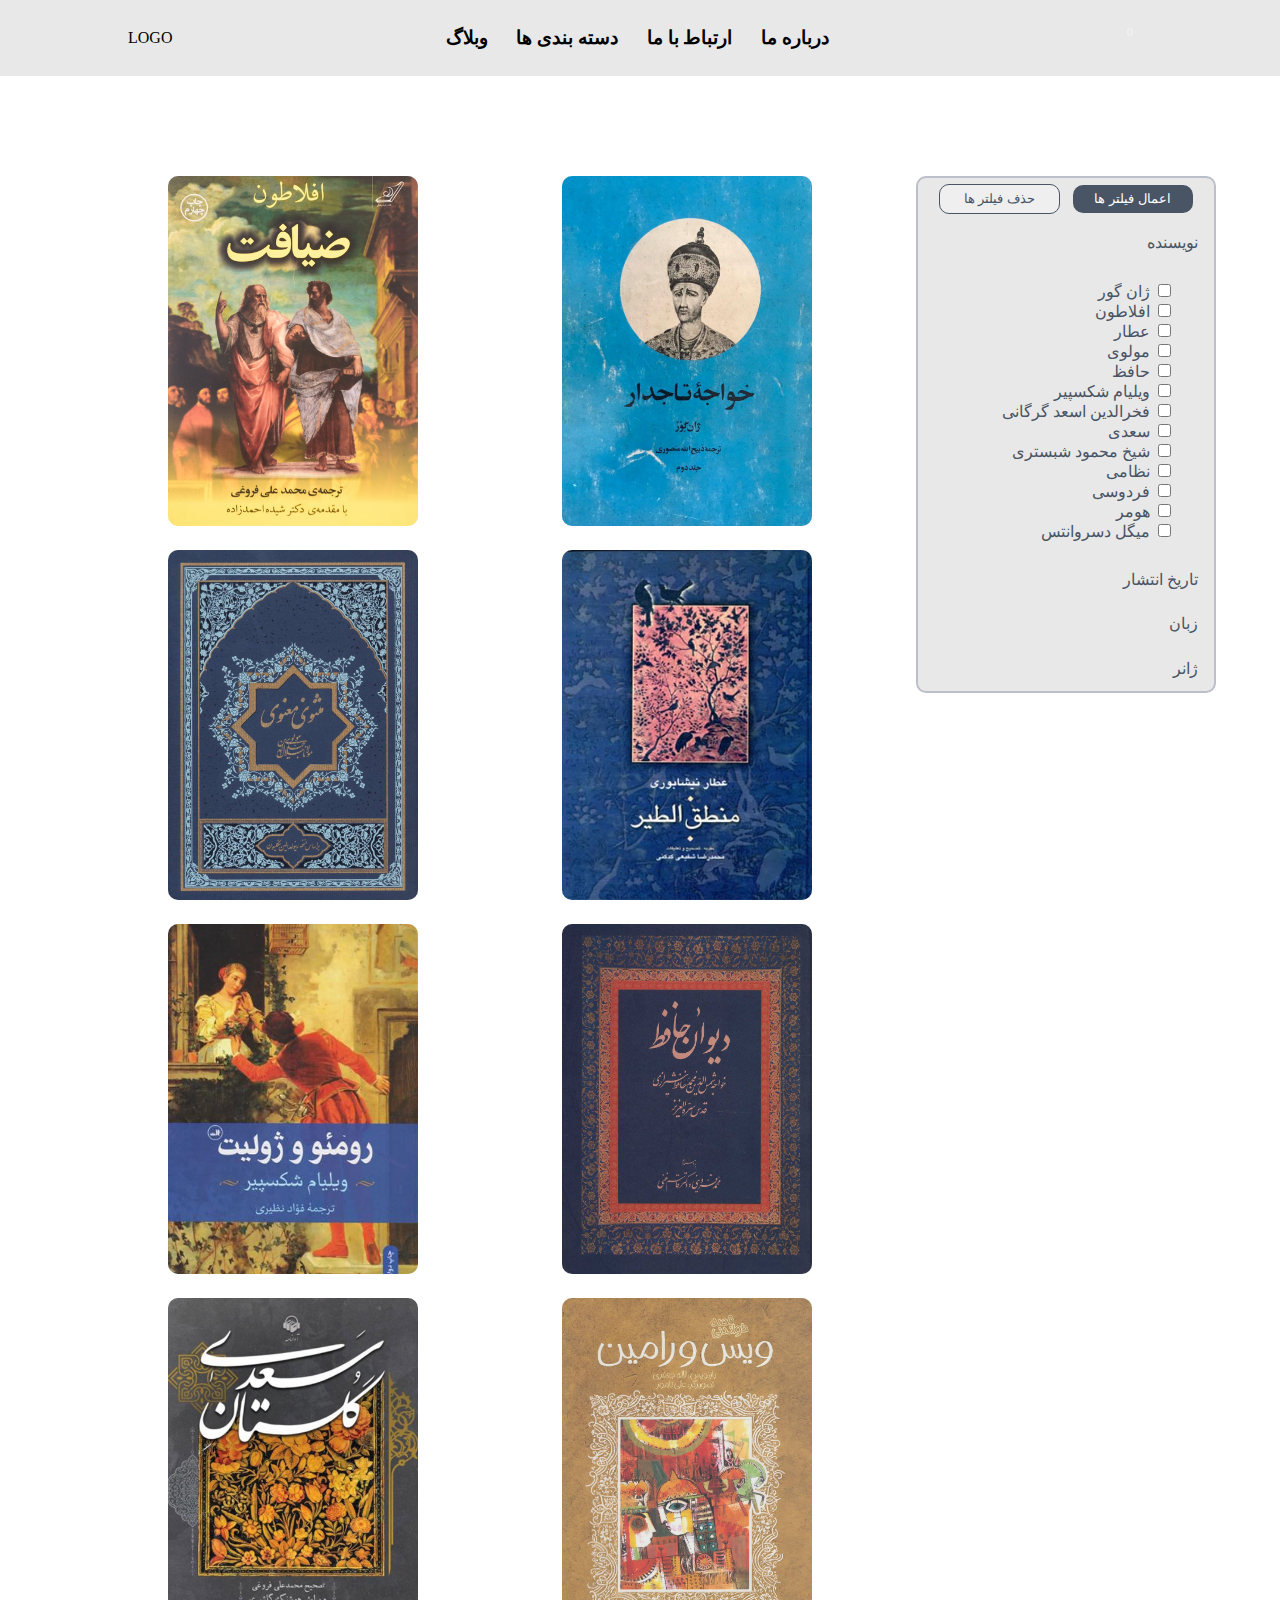
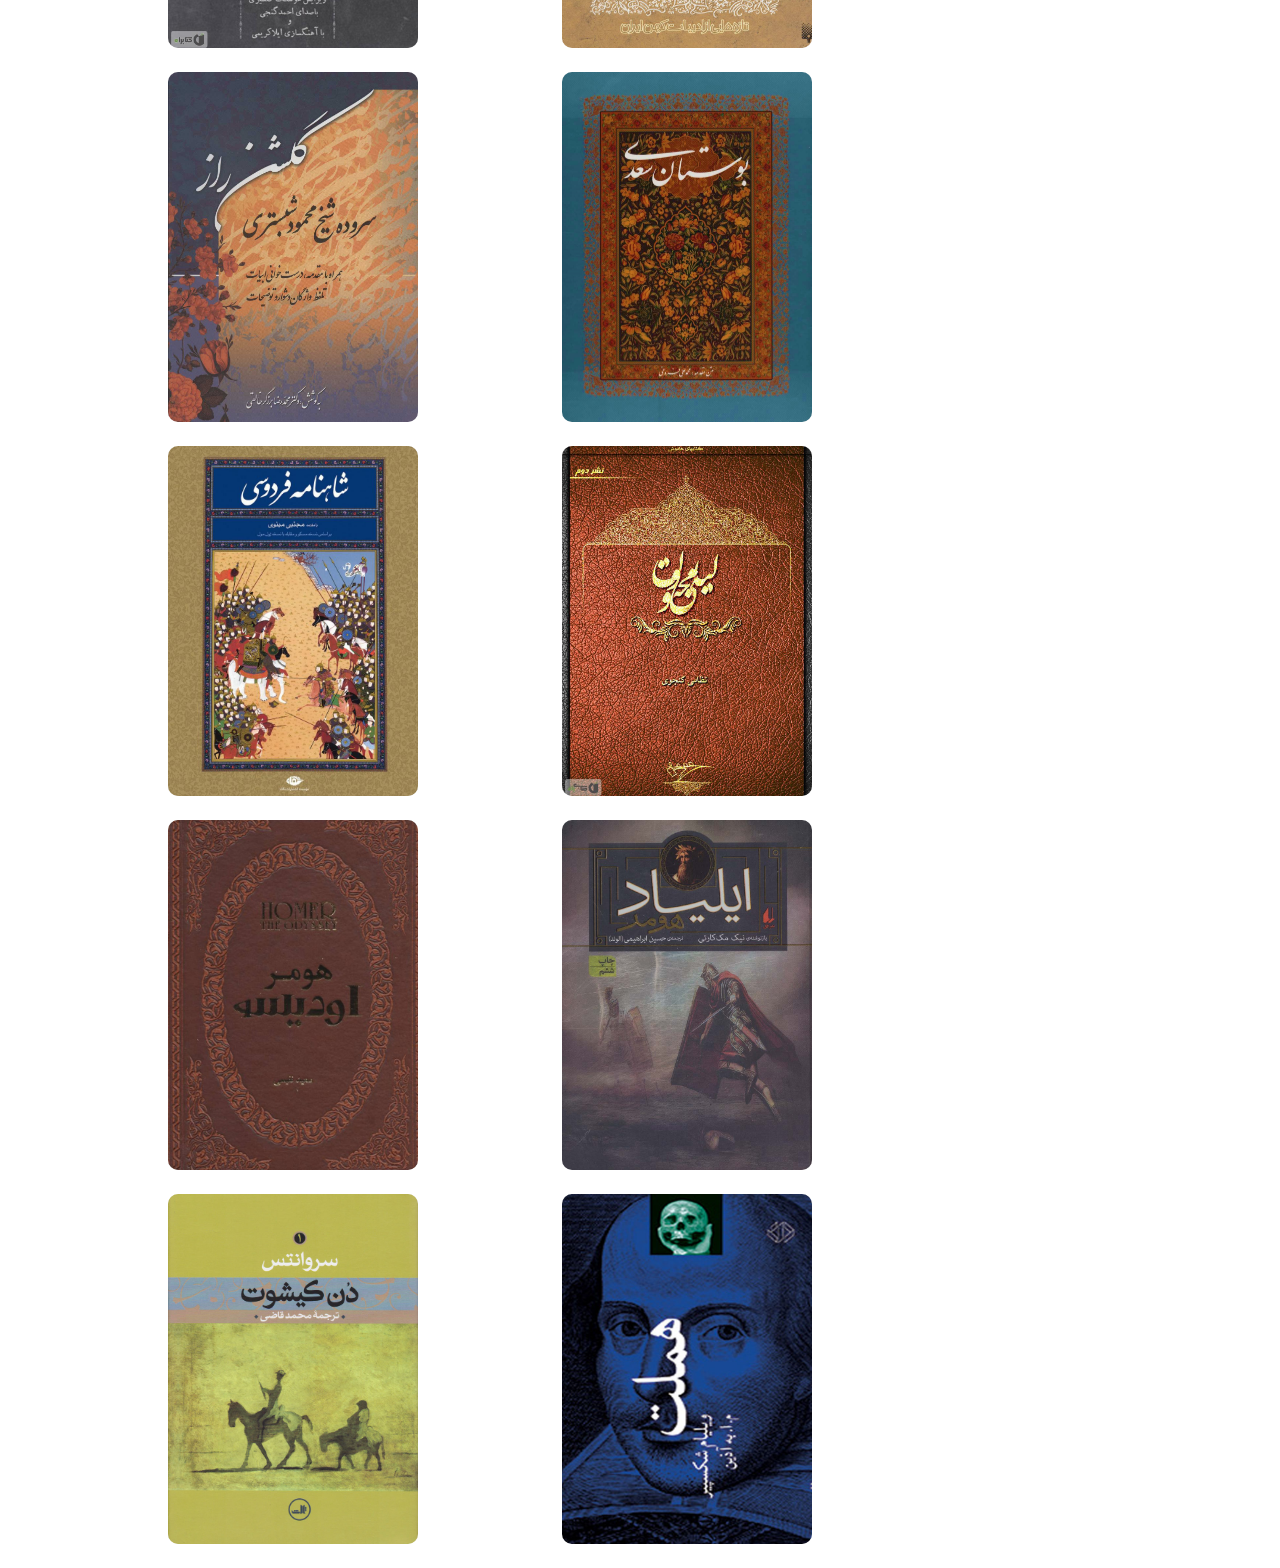
==== index.html @ fd7020d1 "library create repository" ====
<!DOCTYPE html>
<html lang="fa-IR" dir="rtl">

<head>
    <meta charset="UTF-8">
    <meta name="viewport" content="width=device-width, initial-scale=1.0">
    <title>Document</title>
    <script src="data.js"></script>
    <script src="init.js" defer></script>
    <script src="main.js" defer></script>
    <link rel="stylesheet" href="./assets/css/main.min.css">
    <link rel="stylesheet" href="https://cdnjs.cloudflare.com/ajax/libs/font-awesome/6.4.2/css/all.min.css"
        integrity="sha512-z3gLpd7yknf1YoNbCzqRKc4qyor8gaKU1qmn+CShxbuBusANI9QpRohGBreCFkKxLhei6S9CQXFEbbKuqLg0DA=="
        crossorigin="anonymous" referrerpolicy="no-referrer" />
</head>

<body>

    <header class="header">
        <a href="./cart.html" class="header__cart-container">
            <i id="cart" class="fa-solid fa-cart-shopping header__cart-container__cart"></i>
            <span id="cart-counter" class="header__cart-container__counter">0</span>
        </a>

        <div class="header__navbar">
            <h2 class="header__navbar__item">درباره ما</h2>
            <h2 class="header__navbar__item">ارتباط با ما</h2>
            <h2 class="header__navbar__item">دسته بندی ها</h2>
            <h2 class="header__navbar__item">وبلاگ</h2>
        </div>

        <div class="header__logo">LOGO</div>
    </header>



    <section id="container-main" class="container-main">
        <aside id="filters" class="filters">
            <div class="filters__buttons">
                <button id="apply-filters" class="filters__buttons--apply">اعمال فیلتر ها</button>
                <button id="clear-filters" class="filters__buttons--clear">حذف فیلتر ها</button>
            </div>
            <div class="filters__item">
                <span class="filters__item__title">نویسنده</span>
                <i class="fa-solid fa-chevron-down filters__item__arrow"></i>
            </div>
            <ul id="filters__list__author" class="filters__list">
            </ul>
            <div class="filters__item filters__item--hidden">
                <span class="filters__item__title">تاریخ انتشار</span>
                <i class="fa-solid fa-chevron-down filters__item__arrow"></i>
            </div>
            <input type="range" id="filters__list__date" class="filters__list">
            <div class="filters__item filters__item--hidden">
                <span class="filters__item__title">زبان</span>
                <i class="fa-solid fa-chevron-down filters__item__arrow"></i>
            </div>
            <ul id="filters__list__lang" class="filters__list "></ul>
            <div class="filters__item filters__item--hidden">
                <span class="filters__item__title">ژانر</span>
                <i class="fa-solid fa-chevron-down filters__item__arrow"></i>
            </div>
            <ul id="filters__list__genre" class="filters__list"></ul>
        </aside>


        <section id="products" class="products">
            <div class="product">
                <img src="./assets/image/1.jpg" alt="product image" class="product__image">
                <div class="product__desc">
                    <h2 class="product__desc__title">خواجه تاجدار</h2>
                    <div class="product__desc__details">
                        <h3 class="product__desc__details__item">
                            <span>اثر </span>
                            ژان گور
                        </h3>

                        <h3 class="product__desc__details__item">
                            2007
                        </h3>

                        <h3 class="product__desc__details__item">
                            <span>زبان:‌ </span>
                            فارسی
                        </h3>
                        <h3 class="product__desc__details__item">
                            <span>ژانر:‌ </span>
                            فلسفه
                        </h3>
                    </div>
                    <div class="product__desc__basket">
                        <i class="fa-solid fa-book-medical"></i>
                        <h4>اضافه به سبد خرید</h4>
                    </div>
                </div>
            </div>
        </section>
    </section>
</body>

</html>
---- assets/css/main.min.css ----
body{margin:0}a{display:inline-block;text-decoration:none;color:inherit}*{-webkit-box-sizing:border-box;box-sizing:border-box}h1,h2,h3,h4,h5,h6{margin:0}.header{width:100%;background-color:#e8e8e8;display:-webkit-box;display:-ms-flexbox;display:flex;-webkit-box-pack:justify;-ms-flex-pack:justify;justify-content:space-between;-webkit-box-align:center;-ms-flex-align:center;align-items:center;-webkit-box-orient:horizontal;-webkit-box-direction:normal;-ms-flex-direction:row;flex-direction:row;-ms-flex-wrap:nowrap;flex-wrap:nowrap;padding:.8rem 10%}.header__cart-container{position:relative;width:50px;height:50px}.header__cart-container__cart{font-size:2rem;position:absolute;top:50%;left:50%;-webkit-transform:translate(-50%, -50%);transform:translate(-50%, -50%)}.header__cart-container__counter{padding:.4rem;position:absolute;top:50%;left:50%;-webkit-transform:translate(-35%, -67%);transform:translate(-35%, -67%);color:#f4f4f2;font-size:.8rem}.header__navbar{display:-webkit-box;display:-ms-flexbox;display:flex;-webkit-box-pack:center;-ms-flex-pack:center;justify-content:center;-webkit-box-align:center;-ms-flex-align:center;align-items:center;-webkit-box-orient:horizontal;-webkit-box-direction:normal;-ms-flex-direction:row;flex-direction:row;-ms-flex-wrap:nowrap;flex-wrap:nowrap}.header__navbar__item{padding:.4rem .9rem;font-size:1.2rem}#container-main{width:90%;margin:0 auto;margin-top:100px;display:-webkit-box;display:-ms-flexbox;display:flex;-webkit-box-pack:center;-ms-flex-pack:center;justify-content:center;-webkit-box-align:start;-ms-flex-align:start;align-items:flex-start;position:relative}.filters{max-width:20%;min-width:300px;background-color:#e8e8e8;display:-webkit-box;display:-ms-flexbox;display:flex;-webkit-box-pack:start;-ms-flex-pack:start;justify-content:flex-start;-webkit-box-align:start;-ms-flex-align:start;align-items:flex-start;-webkit-box-orient:vertical;-webkit-box-direction:normal;-ms-flex-direction:column;flex-direction:column;-ms-flex-wrap:nowrap;flex-wrap:nowrap;border:2px solid #bbbfca;color:#495464;border-radius:10px;position:sticky;top:20px;right:0}.filters__buttons{display:-webkit-box;display:-ms-flexbox;display:flex;-webkit-box-pack:justify;-ms-flex-pack:justify;justify-content:space-between;-webkit-box-align:center;-ms-flex-align:center;align-items:center;-webkit-box-orient:horizontal;-webkit-box-direction:normal;-ms-flex-direction:row;flex-direction:row;-ms-flex-wrap:nowrap;flex-wrap:nowrap;width:90%;margin:auto}.filters__buttons--apply{background-color:#495464;color:#fff;width:50%;border:none;outline:none;margin:.4rem .4rem;padding:.4rem 1rem;border-radius:10px}.filters__buttons--clear{color:#495464;border:1px solid #495464;width:50%;margin:.4rem .4rem;border-radius:10px;outline:none;padding:.4rem 1rem}.filters__item{padding:.8rem 1rem;width:100%;display:-webkit-box;display:-ms-flexbox;display:flex;-webkit-box-pack:justify;-ms-flex-pack:justify;justify-content:space-between;-webkit-box-align:center;-ms-flex-align:center;align-items:center;-webkit-box-orient:horizontal;-webkit-box-direction:normal;-ms-flex-direction:row;flex-direction:row;-ms-flex-wrap:nowrap;flex-wrap:nowrap}.filters__item--hidden+.filters__list{display:none}.filters__item--hidden>i{-webkit-transform:rotate(90deg);transform:rotate(90deg);-webkit-transition:.5s;transition:.5s}.filters__list{-webkit-transition:.5s;transition:.5s}.filters__list>li{list-style-type:none}#products{width:100%;padding:0 2rem;display:-webkit-box;display:-ms-flexbox;display:flex;-ms-flex-pack:distribute;justify-content:space-around;-webkit-box-align:start;-ms-flex-align:start;align-items:flex-start;-webkit-box-orient:horizontal;-webkit-box-direction:normal;-ms-flex-direction:row;flex-direction:row;-ms-flex-wrap:wrap;flex-wrap:wrap}.product{width:100%;max-width:250px;height:350px;background-color:#e8e8e8;border-radius:10px;overflow:hidden;margin:0px .4rem;margin-bottom:1.5rem;position:relative}.product__image{width:100%;height:100%;-o-object-fit:cover;object-fit:cover;position:absolute;top:0;left:0}.product__desc{color:#f4f4f2;padding-top:1.5rem;background-color:rgba(50,50,50,.8);position:absolute;top:0;left:0;width:100%;height:100%;display:-webkit-box;display:-ms-flexbox;display:flex;-webkit-box-pack:justify;-ms-flex-pack:justify;justify-content:space-between;-webkit-box-align:center;-ms-flex-align:center;align-items:center;-webkit-box-orient:vertical;-webkit-box-direction:normal;-ms-flex-direction:column;flex-direction:column;-ms-flex-wrap:nowrap;flex-wrap:nowrap;-webkit-transition:.5s;transition:.5s;opacity:0}.product__desc__title{margin:.4rem .4rem}.product__desc__details{width:100%;display:-webkit-box;display:-ms-flexbox;display:flex;-webkit-box-pack:start;-ms-flex-pack:start;justify-content:flex-start;-webkit-box-align:center;-ms-flex-align:center;align-items:center;-webkit-box-orient:vertical;-webkit-box-direction:normal;-ms-flex-direction:column;flex-direction:column;-ms-flex-wrap:wrap;flex-wrap:wrap}.product__desc__details__item{font-size:.8rem;margin:.4rem .4rem;padding:.4rem .4rem;border:1px solid #bbbfca;border-radius:15% 15% 15% 15%/30% 30% 30% 30%}.product__desc__basket{width:100%;padding:.9rem 0;color:#495464;background-color:#ff0;display:-webkit-box;display:-ms-flexbox;display:flex;-webkit-box-pack:center;-ms-flex-pack:center;justify-content:center;-webkit-box-align:center;-ms-flex-align:center;align-items:center;-webkit-box-orient:horizontal;-webkit-box-direction:normal;-ms-flex-direction:row;flex-direction:row;-ms-flex-wrap:nowrap;flex-wrap:nowrap;cursor:pointer}.product__desc__basket>i{margin:0 .8rem}.product__desc:hover{-webkit-transition:.5s;transition:.5s;opacity:1}.cart-books{display:-webkit-box;display:-ms-flexbox;display:flex;-webkit-box-pack:start;-ms-flex-pack:start;justify-content:flex-start;-webkit-box-align:center;-ms-flex-align:center;align-items:center;-webkit-box-orient:vertical;-webkit-box-direction:normal;-ms-flex-direction:column;flex-direction:column;-ms-flex-wrap:nowrap;flex-wrap:nowrap;width:100%;max-width:800px;margin:2rem auto}.cart-books__item{width:100%;padding:.9rem;background-color:#e8e8e8;position:relative;margin-bottom:2rem;border-radius:10px;display:-webkit-box;display:-ms-flexbox;display:flex;-webkit-box-pack:start;-ms-flex-pack:start;justify-content:flex-start;-webkit-box-align:stretch;-ms-flex-align:stretch;align-items:stretch;-webkit-box-orient:horizontal;-webkit-box-direction:normal;-ms-flex-direction:row;flex-direction:row;-ms-flex-wrap:nowrap;flex-wrap:nowrap}.cart-books__item__image{width:20%;margin-left:2rem}.cart-books__item__desc{display:-webkit-box;display:-ms-flexbox;display:flex;-ms-flex-pack:distribute;justify-content:space-around;-webkit-box-align:start;-ms-flex-align:start;align-items:flex-start;-webkit-box-orient:vertical;-webkit-box-direction:normal;-ms-flex-direction:column;flex-direction:column;-ms-flex-wrap:nowrap;flex-wrap:nowrap}.cart-books__item__desc__item:not(:first-child){color:#495464;font-size:1rem}.cart-books__item__remove{position:absolute;top:0;right:0;color:#fff;background-color:red;padding:.8rem;border-radius:50%;-webkit-transition:.5s;transition:.5s;-webkit-transform:translate(50%, -50%);transform:translate(50%, -50%)}.cart-books__item__remove:hover{-webkit-transition:.5s;transition:.5s;-webkit-transform:translate(50%, -50%) scale(1.2);transform:translate(50%, -50%) scale(1.2);cursor:pointer}/*# sourceMappingURL=main.min.css.map */
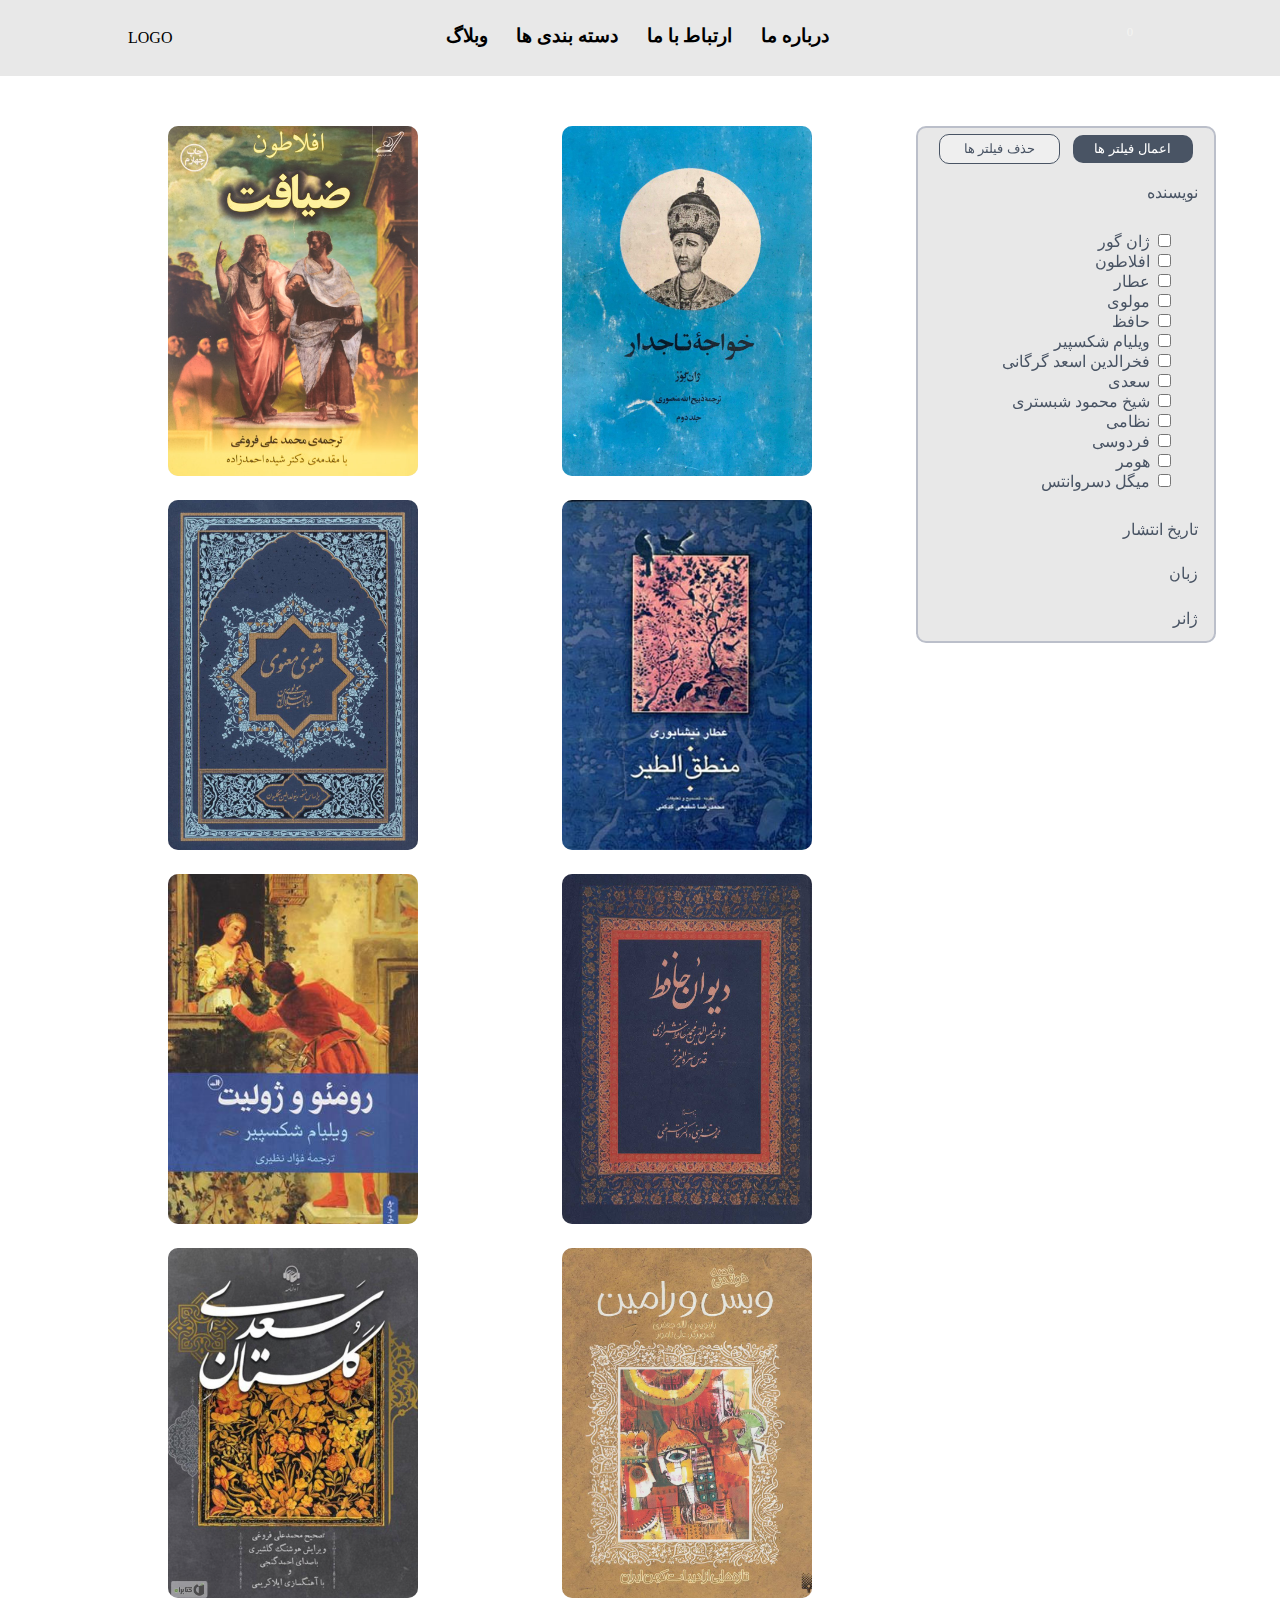
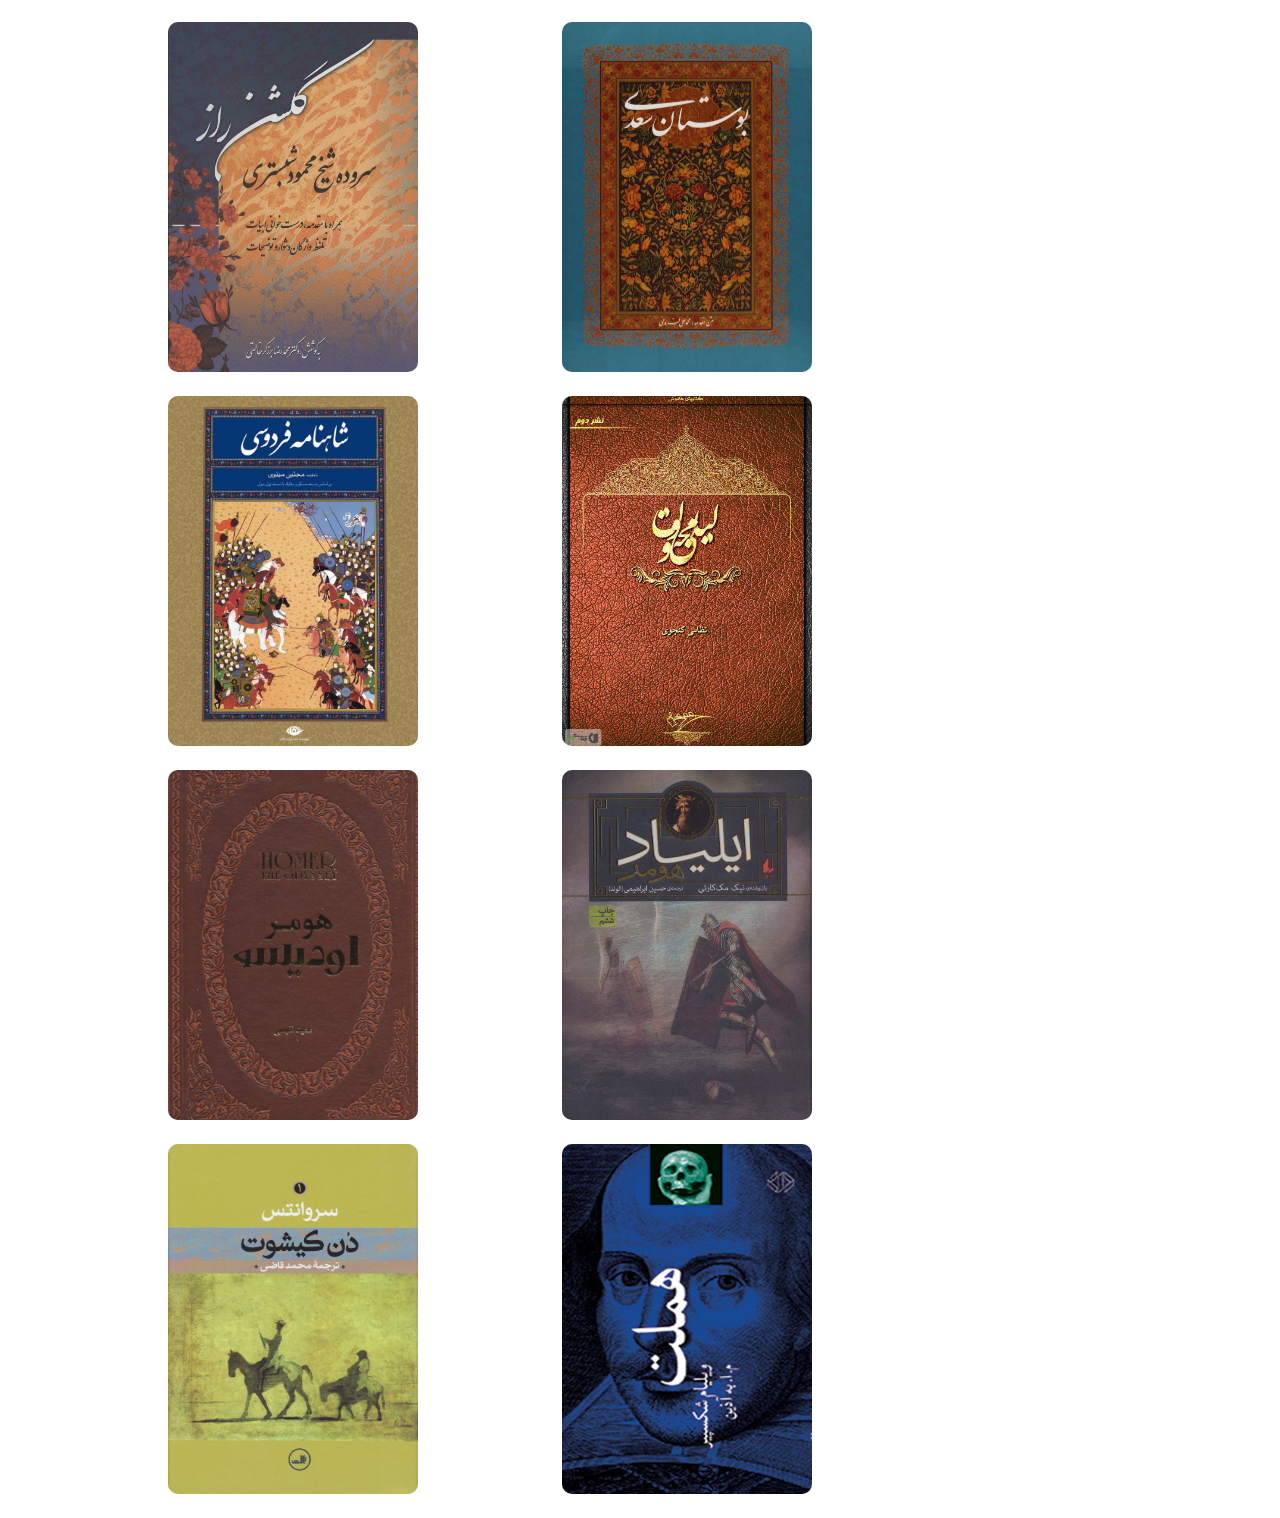
==== commit dff94b14: "responsive filters" ====
--- a/index.html
+++ b/index.html
@@ -23,20 +23,32 @@
         </a>
 
         <div class="header__navbar">
-            <h2 class="header__navbar__item">درباره ما</h2>
-            <h2 class="header__navbar__item">ارتباط با ما</h2>
-            <h2 class="header__navbar__item">دسته بندی ها</h2>
-            <h2 class="header__navbar__item">وبلاگ</h2>
+            <h2 class="header__navbar__item">درباره ما
+                <div class="header__navbar__item__underline"></div>
+            </h2>
+            <h2 class="header__navbar__item">ارتباط با ما
+                <div class="header__navbar__item__underline"></div>
+            </h2>
+            <h2 class="header__navbar__item">دسته بندی ها
+                <div class="header__navbar__item__underline"></div>
+            </h2>
+            <h2 class="header__navbar__item">وبلاگ
+                <div class="header__navbar__item__underline"></div>
+            </h2>
         </div>
 
         <div class="header__logo">LOGO</div>
+
+        <i class="fa-solid fa-bars header__menu"></i>
     </header>
 
-
+    <i id="filter-icon" class="fa-solid fa-filter filter-icon"></i>
 
     <section id="container-main" class="container-main">
+        
         <aside id="filters" class="filters">
             <div class="filters__buttons">
+                <i class="fa-solid fa-xmark filters__buttons--close"></i>
                 <button id="apply-filters" class="filters__buttons--apply">اعمال فیلتر ها</button>
                 <button id="clear-filters" class="filters__buttons--clear">حذف فیلتر ها</button>
             </div>
--- a/assets/css/main.min.css
+++ b/assets/css/main.min.css
@@ -1 +1 @@
-body{margin:0}a{display:inline-block;text-decoration:none;color:inherit}*{-webkit-box-sizing:border-box;box-sizing:border-box}h1,h2,h3,h4,h5,h6{margin:0}.header{width:100%;background-color:#e8e8e8;display:-webkit-box;display:-ms-flexbox;display:flex;-webkit-box-pack:justify;-ms-flex-pack:justify;justify-content:space-between;-webkit-box-align:center;-ms-flex-align:center;align-items:center;-webkit-box-orient:horizontal;-webkit-box-direction:normal;-ms-flex-direction:row;flex-direction:row;-ms-flex-wrap:nowrap;flex-wrap:nowrap;padding:.8rem 10%}.header__cart-container{position:relative;width:50px;height:50px}.header__cart-container__cart{font-size:2rem;position:absolute;top:50%;left:50%;-webkit-transform:translate(-50%, -50%);transform:translate(-50%, -50%)}.header__cart-container__counter{padding:.4rem;position:absolute;top:50%;left:50%;-webkit-transform:translate(-35%, -67%);transform:translate(-35%, -67%);color:#f4f4f2;font-size:.8rem}.header__navbar{display:-webkit-box;display:-ms-flexbox;display:flex;-webkit-box-pack:center;-ms-flex-pack:center;justify-content:center;-webkit-box-align:center;-ms-flex-align:center;align-items:center;-webkit-box-orient:horizontal;-webkit-box-direction:normal;-ms-flex-direction:row;flex-direction:row;-ms-flex-wrap:nowrap;flex-wrap:nowrap}.header__navbar__item{padding:.4rem .9rem;font-size:1.2rem}#container-main{width:90%;margin:0 auto;margin-top:100px;display:-webkit-box;display:-ms-flexbox;display:flex;-webkit-box-pack:center;-ms-flex-pack:center;justify-content:center;-webkit-box-align:start;-ms-flex-align:start;align-items:flex-start;position:relative}.filters{max-width:20%;min-width:300px;background-color:#e8e8e8;display:-webkit-box;display:-ms-flexbox;display:flex;-webkit-box-pack:start;-ms-flex-pack:start;justify-content:flex-start;-webkit-box-align:start;-ms-flex-align:start;align-items:flex-start;-webkit-box-orient:vertical;-webkit-box-direction:normal;-ms-flex-direction:column;flex-direction:column;-ms-flex-wrap:nowrap;flex-wrap:nowrap;border:2px solid #bbbfca;color:#495464;border-radius:10px;position:sticky;top:20px;right:0}.filters__buttons{display:-webkit-box;display:-ms-flexbox;display:flex;-webkit-box-pack:justify;-ms-flex-pack:justify;justify-content:space-between;-webkit-box-align:center;-ms-flex-align:center;align-items:center;-webkit-box-orient:horizontal;-webkit-box-direction:normal;-ms-flex-direction:row;flex-direction:row;-ms-flex-wrap:nowrap;flex-wrap:nowrap;width:90%;margin:auto}.filters__buttons--apply{background-color:#495464;color:#fff;width:50%;border:none;outline:none;margin:.4rem .4rem;padding:.4rem 1rem;border-radius:10px}.filters__buttons--clear{color:#495464;border:1px solid #495464;width:50%;margin:.4rem .4rem;border-radius:10px;outline:none;padding:.4rem 1rem}.filters__item{padding:.8rem 1rem;width:100%;display:-webkit-box;display:-ms-flexbox;display:flex;-webkit-box-pack:justify;-ms-flex-pack:justify;justify-content:space-between;-webkit-box-align:center;-ms-flex-align:center;align-items:center;-webkit-box-orient:horizontal;-webkit-box-direction:normal;-ms-flex-direction:row;flex-direction:row;-ms-flex-wrap:nowrap;flex-wrap:nowrap}.filters__item--hidden+.filters__list{display:none}.filters__item--hidden>i{-webkit-transform:rotate(90deg);transform:rotate(90deg);-webkit-transition:.5s;transition:.5s}.filters__list{-webkit-transition:.5s;transition:.5s}.filters__list>li{list-style-type:none}#products{width:100%;padding:0 2rem;display:-webkit-box;display:-ms-flexbox;display:flex;-ms-flex-pack:distribute;justify-content:space-around;-webkit-box-align:start;-ms-flex-align:start;align-items:flex-start;-webkit-box-orient:horizontal;-webkit-box-direction:normal;-ms-flex-direction:row;flex-direction:row;-ms-flex-wrap:wrap;flex-wrap:wrap}.product{width:100%;max-width:250px;height:350px;background-color:#e8e8e8;border-radius:10px;overflow:hidden;margin:0px .4rem;margin-bottom:1.5rem;position:relative}.product__image{width:100%;height:100%;-o-object-fit:cover;object-fit:cover;position:absolute;top:0;left:0}.product__desc{color:#f4f4f2;padding-top:1.5rem;background-color:rgba(50,50,50,.8);position:absolute;top:0;left:0;width:100%;height:100%;display:-webkit-box;display:-ms-flexbox;display:flex;-webkit-box-pack:justify;-ms-flex-pack:justify;justify-content:space-between;-webkit-box-align:center;-ms-flex-align:center;align-items:center;-webkit-box-orient:vertical;-webkit-box-direction:normal;-ms-flex-direction:column;flex-direction:column;-ms-flex-wrap:nowrap;flex-wrap:nowrap;-webkit-transition:.5s;transition:.5s;opacity:0}.product__desc__title{margin:.4rem .4rem}.product__desc__details{width:100%;display:-webkit-box;display:-ms-flexbox;display:flex;-webkit-box-pack:start;-ms-flex-pack:start;justify-content:flex-start;-webkit-box-align:center;-ms-flex-align:center;align-items:center;-webkit-box-orient:vertical;-webkit-box-direction:normal;-ms-flex-direction:column;flex-direction:column;-ms-flex-wrap:wrap;flex-wrap:wrap}.product__desc__details__item{font-size:.8rem;margin:.4rem .4rem;padding:.4rem .4rem;border:1px solid #bbbfca;border-radius:15% 15% 15% 15%/30% 30% 30% 30%}.product__desc__basket{width:100%;padding:.9rem 0;color:#495464;background-color:#ff0;display:-webkit-box;display:-ms-flexbox;display:flex;-webkit-box-pack:center;-ms-flex-pack:center;justify-content:center;-webkit-box-align:center;-ms-flex-align:center;align-items:center;-webkit-box-orient:horizontal;-webkit-box-direction:normal;-ms-flex-direction:row;flex-direction:row;-ms-flex-wrap:nowrap;flex-wrap:nowrap;cursor:pointer}.product__desc__basket>i{margin:0 .8rem}.product__desc:hover{-webkit-transition:.5s;transition:.5s;opacity:1}.cart-books{display:-webkit-box;display:-ms-flexbox;display:flex;-webkit-box-pack:start;-ms-flex-pack:start;justify-content:flex-start;-webkit-box-align:center;-ms-flex-align:center;align-items:center;-webkit-box-orient:vertical;-webkit-box-direction:normal;-ms-flex-direction:column;flex-direction:column;-ms-flex-wrap:nowrap;flex-wrap:nowrap;width:100%;max-width:800px;margin:2rem auto}.cart-books__item{width:100%;padding:.9rem;background-color:#e8e8e8;position:relative;margin-bottom:2rem;border-radius:10px;display:-webkit-box;display:-ms-flexbox;display:flex;-webkit-box-pack:start;-ms-flex-pack:start;justify-content:flex-start;-webkit-box-align:stretch;-ms-flex-align:stretch;align-items:stretch;-webkit-box-orient:horizontal;-webkit-box-direction:normal;-ms-flex-direction:row;flex-direction:row;-ms-flex-wrap:nowrap;flex-wrap:nowrap}.cart-books__item__image{width:20%;margin-left:2rem}.cart-books__item__desc{display:-webkit-box;display:-ms-flexbox;display:flex;-ms-flex-pack:distribute;justify-content:space-around;-webkit-box-align:start;-ms-flex-align:start;align-items:flex-start;-webkit-box-orient:vertical;-webkit-box-direction:normal;-ms-flex-direction:column;flex-direction:column;-ms-flex-wrap:nowrap;flex-wrap:nowrap}.cart-books__item__desc__item:not(:first-child){color:#495464;font-size:1rem}.cart-books__item__remove{position:absolute;top:0;right:0;color:#fff;background-color:red;padding:.8rem;border-radius:50%;-webkit-transition:.5s;transition:.5s;-webkit-transform:translate(50%, -50%);transform:translate(50%, -50%)}.cart-books__item__remove:hover{-webkit-transition:.5s;transition:.5s;-webkit-transform:translate(50%, -50%) scale(1.2);transform:translate(50%, -50%) scale(1.2);cursor:pointer}/*# sourceMappingURL=main.min.css.map */+body{margin:0}a{display:inline-block;text-decoration:none;color:inherit}*{-webkit-box-sizing:border-box;box-sizing:border-box}h1,h2,h3,h4,h5,h6{margin:0}.header{width:100%;background-color:#e8e8e8;display:-webkit-box;display:-ms-flexbox;display:flex;-webkit-box-pack:justify;-ms-flex-pack:justify;justify-content:space-between;-webkit-box-align:center;-ms-flex-align:center;align-items:center;-webkit-box-orient:horizontal;-webkit-box-direction:normal;-ms-flex-direction:row;flex-direction:row;-ms-flex-wrap:nowrap;flex-wrap:nowrap;padding:.8rem 10%}.header__cart-container{position:relative;width:50px;height:50px}.header__cart-container__cart{font-size:2rem;position:absolute;top:50%;left:50%;-webkit-transform:translate(-50%, -50%);transform:translate(-50%, -50%)}.header__cart-container__counter{padding:.4rem;position:absolute;top:50%;left:50%;-webkit-transform:translate(-35%, -67%);transform:translate(-35%, -67%);color:#f4f4f2;font-size:.8rem}.header__navbar{display:none}@media(min-width: 768px){.header__navbar{display:-webkit-box;display:-ms-flexbox;display:flex;-webkit-box-pack:center;-ms-flex-pack:center;justify-content:center;-webkit-box-align:center;-ms-flex-align:center;align-items:center;-webkit-box-orient:horizontal;-webkit-box-direction:normal;-ms-flex-direction:row;flex-direction:row;-ms-flex-wrap:nowrap;flex-wrap:nowrap}}.header__navbar__item{padding:.4rem .9rem;font-size:1.2rem;cursor:default}.header__navbar__item__underline{width:0;height:4px;background-color:#495464;border-radius:4px;-webkit-transition:.5s;transition:.5s}.header__navbar__item:hover .header__navbar__item__underline{width:100%;-webkit-transition:.5s;transition:.5s}@media(min-width: 768px){.header__menu{display:none !important}}#container-main{width:90%;margin:0 auto;margin-top:50px;display:-webkit-box;display:-ms-flexbox;display:flex;-webkit-box-pack:center;-ms-flex-pack:center;justify-content:center;-webkit-box-align:start;-ms-flex-align:start;align-items:flex-start;position:relative}.filter-icon{padding:1rem;margin-top:1rem;margin-right:10%}@media(min-width: 768px){.filter-icon{display:none !important}}.filters{max-width:20%;min-width:300px;max-height:70vh;background-color:#e8e8e8;border:2px solid #bbbfca;color:#495464;border-radius:10px;position:absolute;z-index:10;top:-40px;right:0;overflow-y:auto;display:none}@media(min-width: 768px){.filters{display:-webkit-box;display:-ms-flexbox;display:flex;-webkit-box-pack:start;-ms-flex-pack:start;justify-content:flex-start;-webkit-box-align:start;-ms-flex-align:start;align-items:flex-start;-webkit-box-orient:vertical;-webkit-box-direction:normal;-ms-flex-direction:column;flex-direction:column;-ms-flex-wrap:nowrap;flex-wrap:nowrap;position:sticky;top:0;height:auto;max-height:70vh}}.filters__buttons{display:-webkit-box;display:-ms-flexbox;display:flex;-webkit-box-pack:justify;-ms-flex-pack:justify;justify-content:space-between;-webkit-box-align:center;-ms-flex-align:center;align-items:center;-webkit-box-orient:horizontal;-webkit-box-direction:normal;-ms-flex-direction:row;flex-direction:row;-ms-flex-wrap:nowrap;flex-wrap:nowrap;width:90%;margin:auto}.filters__buttons--apply{background-color:#495464;color:#fff;width:50%;border:none;outline:none;margin:.4rem .4rem;padding:.4rem 1rem;border-radius:10px}.filters__buttons--clear{color:#495464;border:1px solid #495464;width:50%;margin:.4rem .4rem;border-radius:10px;outline:none;padding:.4rem 1rem}.filters__buttons--close{padding:.8rem}@media(min-width: 768px){.filters__buttons--close{display:none !important}}.filters__item{padding:.8rem 1rem;width:100%;display:-webkit-box;display:-ms-flexbox;display:flex;-webkit-box-pack:justify;-ms-flex-pack:justify;justify-content:space-between;-webkit-box-align:center;-ms-flex-align:center;align-items:center;-webkit-box-orient:horizontal;-webkit-box-direction:normal;-ms-flex-direction:row;flex-direction:row;-ms-flex-wrap:nowrap;flex-wrap:nowrap}.filters__item--hidden+.filters__list{display:none}.filters__item--hidden>i{-webkit-transform:rotate(90deg);transform:rotate(90deg);-webkit-transition:.5s;transition:.5s}.filters__list{-webkit-transition:.5s;transition:.5s}.filters__list>li{list-style-type:none}#products{width:100%;padding:0 2rem;display:-webkit-box;display:-ms-flexbox;display:flex;-ms-flex-pack:distribute;justify-content:space-around;-webkit-box-align:start;-ms-flex-align:start;align-items:flex-start;-webkit-box-orient:horizontal;-webkit-box-direction:normal;-ms-flex-direction:row;flex-direction:row;-ms-flex-wrap:wrap;flex-wrap:wrap}.product{width:100%;max-width:250px;height:350px;background-color:#e8e8e8;border-radius:10px;overflow:hidden;margin:0px .4rem;margin-bottom:1.5rem;position:relative}.product__image{width:100%;height:100%;-o-object-fit:cover;object-fit:cover;position:absolute;top:0;left:0}.product__desc{color:#f4f4f2;padding-top:1.5rem;background-color:rgba(50,50,50,.8);position:absolute;top:0;left:0;width:100%;height:100%;display:-webkit-box;display:-ms-flexbox;display:flex;-webkit-box-pack:justify;-ms-flex-pack:justify;justify-content:space-between;-webkit-box-align:center;-ms-flex-align:center;align-items:center;-webkit-box-orient:vertical;-webkit-box-direction:normal;-ms-flex-direction:column;flex-direction:column;-ms-flex-wrap:nowrap;flex-wrap:nowrap;-webkit-transition:.5s;transition:.5s;opacity:0}.product__desc__title{margin:.4rem .4rem}.product__desc__details{width:100%;display:-webkit-box;display:-ms-flexbox;display:flex;-webkit-box-pack:start;-ms-flex-pack:start;justify-content:flex-start;-webkit-box-align:center;-ms-flex-align:center;align-items:center;-webkit-box-orient:vertical;-webkit-box-direction:normal;-ms-flex-direction:column;flex-direction:column;-ms-flex-wrap:wrap;flex-wrap:wrap}.product__desc__details__item{font-size:.8rem;margin:.4rem .4rem;padding:.4rem .4rem;border:1px solid #bbbfca;border-radius:15% 15% 15% 15%/30% 30% 30% 30%}.product__desc__basket{width:100%;padding:.9rem 0;color:#495464;background-color:#ff0;display:-webkit-box;display:-ms-flexbox;display:flex;-webkit-box-pack:center;-ms-flex-pack:center;justify-content:center;-webkit-box-align:center;-ms-flex-align:center;align-items:center;-webkit-box-orient:horizontal;-webkit-box-direction:normal;-ms-flex-direction:row;flex-direction:row;-ms-flex-wrap:nowrap;flex-wrap:nowrap;cursor:pointer}.product__desc__basket>i{margin:0 .8rem}.product__desc:hover{-webkit-transition:.5s;transition:.5s;opacity:1}.cart-books{display:-webkit-box;display:-ms-flexbox;display:flex;-webkit-box-pack:start;-ms-flex-pack:start;justify-content:flex-start;-webkit-box-align:center;-ms-flex-align:center;align-items:center;-webkit-box-orient:vertical;-webkit-box-direction:normal;-ms-flex-direction:column;flex-direction:column;-ms-flex-wrap:nowrap;flex-wrap:nowrap;width:100%;max-width:800px;margin:2rem auto}.cart-books__item{width:100%;padding:.9rem;background-color:#e8e8e8;position:relative;margin-bottom:2rem;border-radius:10px;display:-webkit-box;display:-ms-flexbox;display:flex;-webkit-box-pack:start;-ms-flex-pack:start;justify-content:flex-start;-webkit-box-align:stretch;-ms-flex-align:stretch;align-items:stretch;-webkit-box-orient:horizontal;-webkit-box-direction:normal;-ms-flex-direction:row;flex-direction:row;-ms-flex-wrap:nowrap;flex-wrap:nowrap}.cart-books__item__image{width:20%;margin-left:2rem}.cart-books__item__desc{display:-webkit-box;display:-ms-flexbox;display:flex;-ms-flex-pack:distribute;justify-content:space-around;-webkit-box-align:start;-ms-flex-align:start;align-items:flex-start;-webkit-box-orient:vertical;-webkit-box-direction:normal;-ms-flex-direction:column;flex-direction:column;-ms-flex-wrap:nowrap;flex-wrap:nowrap}.cart-books__item__desc__item:not(:first-child){color:#495464;font-size:1rem}.cart-books__item__remove{position:absolute;top:0;right:0;color:#fff;background-color:red;padding:.8rem;border-radius:50%;-webkit-transition:.5s;transition:.5s;-webkit-transform:translate(50%, -50%);transform:translate(50%, -50%)}.cart-books__item__remove:hover{-webkit-transition:.5s;transition:.5s;-webkit-transform:translate(50%, -50%) scale(1.2);transform:translate(50%, -50%) scale(1.2);cursor:pointer}/*# sourceMappingURL=main.min.css.map */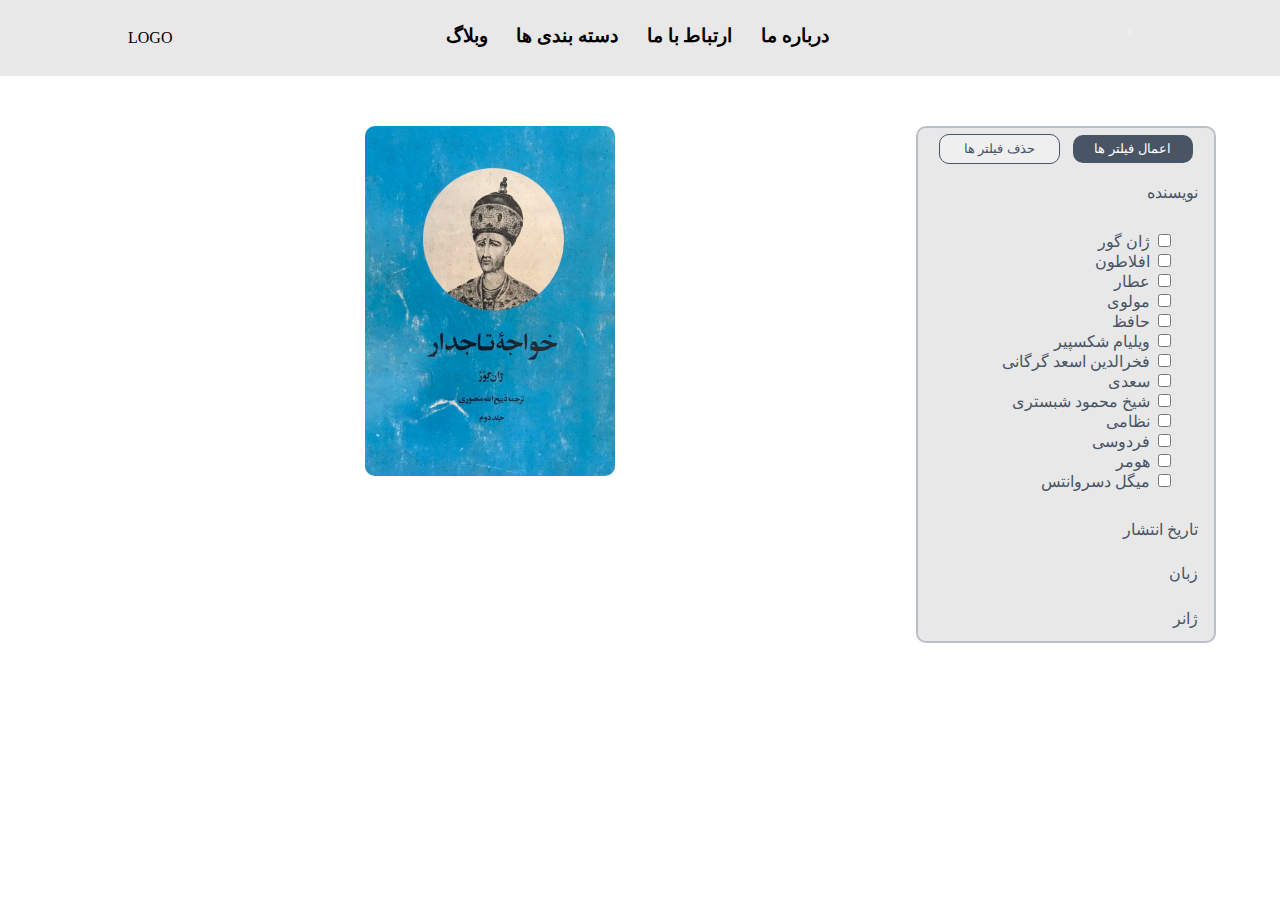
==== commit 5e333af0: "reder cart(should handle location change)" ====
--- a/index.html
+++ b/index.html
@@ -17,10 +17,10 @@
 <body>
 
     <header class="header">
-        <a href="./cart.html" class="header__cart-container">
+        <div class="header__cart-container">
             <i id="cart" class="fa-solid fa-cart-shopping header__cart-container__cart"></i>
             <span id="cart-counter" class="header__cart-container__counter">0</span>
-        </a>
+        </div>
 
         <div class="header__navbar">
             <h2 class="header__navbar__item">درباره ما
@@ -76,7 +76,7 @@
         </aside>
 
 
-        <section id="products" class="products">
+        <section id="root" class="products">
             <div class="product">
                 <img src="./assets/image/1.jpg" alt="product image" class="product__image">
                 <div class="product__desc">
--- a/assets/css/main.min.css
+++ b/assets/css/main.min.css
@@ -1 +1 @@
-body{margin:0}a{display:inline-block;text-decoration:none;color:inherit}*{-webkit-box-sizing:border-box;box-sizing:border-box}h1,h2,h3,h4,h5,h6{margin:0}.header{width:100%;background-color:#e8e8e8;display:-webkit-box;display:-ms-flexbox;display:flex;-webkit-box-pack:justify;-ms-flex-pack:justify;justify-content:space-between;-webkit-box-align:center;-ms-flex-align:center;align-items:center;-webkit-box-orient:horizontal;-webkit-box-direction:normal;-ms-flex-direction:row;flex-direction:row;-ms-flex-wrap:nowrap;flex-wrap:nowrap;padding:.8rem 10%}.header__cart-container{position:relative;width:50px;height:50px}.header__cart-container__cart{font-size:2rem;position:absolute;top:50%;left:50%;-webkit-transform:translate(-50%, -50%);transform:translate(-50%, -50%)}.header__cart-container__counter{padding:.4rem;position:absolute;top:50%;left:50%;-webkit-transform:translate(-35%, -67%);transform:translate(-35%, -67%);color:#f4f4f2;font-size:.8rem}.header__navbar{display:none}@media(min-width: 768px){.header__navbar{display:-webkit-box;display:-ms-flexbox;display:flex;-webkit-box-pack:center;-ms-flex-pack:center;justify-content:center;-webkit-box-align:center;-ms-flex-align:center;align-items:center;-webkit-box-orient:horizontal;-webkit-box-direction:normal;-ms-flex-direction:row;flex-direction:row;-ms-flex-wrap:nowrap;flex-wrap:nowrap}}.header__navbar__item{padding:.4rem .9rem;font-size:1.2rem;cursor:default}.header__navbar__item__underline{width:0;height:4px;background-color:#495464;border-radius:4px;-webkit-transition:.5s;transition:.5s}.header__navbar__item:hover .header__navbar__item__underline{width:100%;-webkit-transition:.5s;transition:.5s}@media(min-width: 768px){.header__menu{display:none !important}}#container-main{width:90%;margin:0 auto;margin-top:50px;display:-webkit-box;display:-ms-flexbox;display:flex;-webkit-box-pack:center;-ms-flex-pack:center;justify-content:center;-webkit-box-align:start;-ms-flex-align:start;align-items:flex-start;position:relative}.filter-icon{padding:1rem;margin-top:1rem;margin-right:10%}@media(min-width: 768px){.filter-icon{display:none !important}}.filters{max-width:20%;min-width:300px;max-height:70vh;background-color:#e8e8e8;border:2px solid #bbbfca;color:#495464;border-radius:10px;position:absolute;z-index:10;top:-40px;right:0;overflow-y:auto;display:none}@media(min-width: 768px){.filters{display:-webkit-box;display:-ms-flexbox;display:flex;-webkit-box-pack:start;-ms-flex-pack:start;justify-content:flex-start;-webkit-box-align:start;-ms-flex-align:start;align-items:flex-start;-webkit-box-orient:vertical;-webkit-box-direction:normal;-ms-flex-direction:column;flex-direction:column;-ms-flex-wrap:nowrap;flex-wrap:nowrap;position:sticky;top:0;height:auto;max-height:70vh}}.filters__buttons{display:-webkit-box;display:-ms-flexbox;display:flex;-webkit-box-pack:justify;-ms-flex-pack:justify;justify-content:space-between;-webkit-box-align:center;-ms-flex-align:center;align-items:center;-webkit-box-orient:horizontal;-webkit-box-direction:normal;-ms-flex-direction:row;flex-direction:row;-ms-flex-wrap:nowrap;flex-wrap:nowrap;width:90%;margin:auto}.filters__buttons--apply{background-color:#495464;color:#fff;width:50%;border:none;outline:none;margin:.4rem .4rem;padding:.4rem 1rem;border-radius:10px}.filters__buttons--clear{color:#495464;border:1px solid #495464;width:50%;margin:.4rem .4rem;border-radius:10px;outline:none;padding:.4rem 1rem}.filters__buttons--close{padding:.8rem}@media(min-width: 768px){.filters__buttons--close{display:none !important}}.filters__item{padding:.8rem 1rem;width:100%;display:-webkit-box;display:-ms-flexbox;display:flex;-webkit-box-pack:justify;-ms-flex-pack:justify;justify-content:space-between;-webkit-box-align:center;-ms-flex-align:center;align-items:center;-webkit-box-orient:horizontal;-webkit-box-direction:normal;-ms-flex-direction:row;flex-direction:row;-ms-flex-wrap:nowrap;flex-wrap:nowrap}.filters__item--hidden+.filters__list{display:none}.filters__item--hidden>i{-webkit-transform:rotate(90deg);transform:rotate(90deg);-webkit-transition:.5s;transition:.5s}.filters__list{-webkit-transition:.5s;transition:.5s}.filters__list>li{list-style-type:none}#products{width:100%;padding:0 2rem;display:-webkit-box;display:-ms-flexbox;display:flex;-ms-flex-pack:distribute;justify-content:space-around;-webkit-box-align:start;-ms-flex-align:start;align-items:flex-start;-webkit-box-orient:horizontal;-webkit-box-direction:normal;-ms-flex-direction:row;flex-direction:row;-ms-flex-wrap:wrap;flex-wrap:wrap}.product{width:100%;max-width:250px;height:350px;background-color:#e8e8e8;border-radius:10px;overflow:hidden;margin:0px .4rem;margin-bottom:1.5rem;position:relative}.product__image{width:100%;height:100%;-o-object-fit:cover;object-fit:cover;position:absolute;top:0;left:0}.product__desc{color:#f4f4f2;padding-top:1.5rem;background-color:rgba(50,50,50,.8);position:absolute;top:0;left:0;width:100%;height:100%;display:-webkit-box;display:-ms-flexbox;display:flex;-webkit-box-pack:justify;-ms-flex-pack:justify;justify-content:space-between;-webkit-box-align:center;-ms-flex-align:center;align-items:center;-webkit-box-orient:vertical;-webkit-box-direction:normal;-ms-flex-direction:column;flex-direction:column;-ms-flex-wrap:nowrap;flex-wrap:nowrap;-webkit-transition:.5s;transition:.5s;opacity:0}.product__desc__title{margin:.4rem .4rem}.product__desc__details{width:100%;display:-webkit-box;display:-ms-flexbox;display:flex;-webkit-box-pack:start;-ms-flex-pack:start;justify-content:flex-start;-webkit-box-align:center;-ms-flex-align:center;align-items:center;-webkit-box-orient:vertical;-webkit-box-direction:normal;-ms-flex-direction:column;flex-direction:column;-ms-flex-wrap:wrap;flex-wrap:wrap}.product__desc__details__item{font-size:.8rem;margin:.4rem .4rem;padding:.4rem .4rem;border:1px solid #bbbfca;border-radius:15% 15% 15% 15%/30% 30% 30% 30%}.product__desc__basket{width:100%;padding:.9rem 0;color:#495464;background-color:#ff0;display:-webkit-box;display:-ms-flexbox;display:flex;-webkit-box-pack:center;-ms-flex-pack:center;justify-content:center;-webkit-box-align:center;-ms-flex-align:center;align-items:center;-webkit-box-orient:horizontal;-webkit-box-direction:normal;-ms-flex-direction:row;flex-direction:row;-ms-flex-wrap:nowrap;flex-wrap:nowrap;cursor:pointer}.product__desc__basket>i{margin:0 .8rem}.product__desc:hover{-webkit-transition:.5s;transition:.5s;opacity:1}.cart-books{display:-webkit-box;display:-ms-flexbox;display:flex;-webkit-box-pack:start;-ms-flex-pack:start;justify-content:flex-start;-webkit-box-align:center;-ms-flex-align:center;align-items:center;-webkit-box-orient:vertical;-webkit-box-direction:normal;-ms-flex-direction:column;flex-direction:column;-ms-flex-wrap:nowrap;flex-wrap:nowrap;width:100%;max-width:800px;margin:2rem auto}.cart-books__item{width:100%;padding:.9rem;background-color:#e8e8e8;position:relative;margin-bottom:2rem;border-radius:10px;display:-webkit-box;display:-ms-flexbox;display:flex;-webkit-box-pack:start;-ms-flex-pack:start;justify-content:flex-start;-webkit-box-align:stretch;-ms-flex-align:stretch;align-items:stretch;-webkit-box-orient:horizontal;-webkit-box-direction:normal;-ms-flex-direction:row;flex-direction:row;-ms-flex-wrap:nowrap;flex-wrap:nowrap}.cart-books__item__image{width:20%;margin-left:2rem}.cart-books__item__desc{display:-webkit-box;display:-ms-flexbox;display:flex;-ms-flex-pack:distribute;justify-content:space-around;-webkit-box-align:start;-ms-flex-align:start;align-items:flex-start;-webkit-box-orient:vertical;-webkit-box-direction:normal;-ms-flex-direction:column;flex-direction:column;-ms-flex-wrap:nowrap;flex-wrap:nowrap}.cart-books__item__desc__item:not(:first-child){color:#495464;font-size:1rem}.cart-books__item__remove{position:absolute;top:0;right:0;color:#fff;background-color:red;padding:.8rem;border-radius:50%;-webkit-transition:.5s;transition:.5s;-webkit-transform:translate(50%, -50%);transform:translate(50%, -50%)}.cart-books__item__remove:hover{-webkit-transition:.5s;transition:.5s;-webkit-transform:translate(50%, -50%) scale(1.2);transform:translate(50%, -50%) scale(1.2);cursor:pointer}/*# sourceMappingURL=main.min.css.map */+body{margin:0}a{display:inline-block;text-decoration:none;color:inherit}*{-webkit-box-sizing:border-box;box-sizing:border-box}h1,h2,h3,h4,h5,h6{margin:0}.header{width:100%;background-color:#e8e8e8;display:-webkit-box;display:-ms-flexbox;display:flex;-webkit-box-pack:justify;-ms-flex-pack:justify;justify-content:space-between;-webkit-box-align:center;-ms-flex-align:center;align-items:center;-webkit-box-orient:horizontal;-webkit-box-direction:normal;-ms-flex-direction:row;flex-direction:row;-ms-flex-wrap:nowrap;flex-wrap:nowrap;padding:.8rem 10%}.header__cart-container{position:relative;width:50px;height:50px;cursor:pointer}.header__cart-container__cart{font-size:2rem;position:absolute;top:50%;left:50%;-webkit-transform:translate(-50%, -50%);transform:translate(-50%, -50%)}.header__cart-container__counter{padding:.4rem;position:absolute;top:50%;left:50%;-webkit-transform:translate(-35%, -67%);transform:translate(-35%, -67%);color:#f4f4f2;font-size:.8rem}.header__navbar{display:none}@media(min-width: 768px){.header__navbar{display:-webkit-box;display:-ms-flexbox;display:flex;-webkit-box-pack:center;-ms-flex-pack:center;justify-content:center;-webkit-box-align:center;-ms-flex-align:center;align-items:center;-webkit-box-orient:horizontal;-webkit-box-direction:normal;-ms-flex-direction:row;flex-direction:row;-ms-flex-wrap:nowrap;flex-wrap:nowrap}}.header__navbar__item{padding:.4rem .9rem;font-size:1.2rem;cursor:default}.header__navbar__item__underline{width:0;height:4px;background-color:#495464;border-radius:4px;-webkit-transition:.5s;transition:.5s}.header__navbar__item:hover .header__navbar__item__underline{width:100%;-webkit-transition:.5s;transition:.5s}@media(min-width: 768px){.header__menu{display:none !important}}#container-main{width:90%;margin:0 auto;margin-top:50px;display:-webkit-box;display:-ms-flexbox;display:flex;-webkit-box-pack:center;-ms-flex-pack:center;justify-content:center;-webkit-box-align:start;-ms-flex-align:start;align-items:flex-start;position:relative}.filter-icon{padding:1rem;margin-top:1rem;margin-right:10%}@media(min-width: 768px){.filter-icon{display:none !important}}.filters{max-width:20%;min-width:300px;max-height:70vh;background-color:#e8e8e8;border:2px solid #bbbfca;color:#495464;border-radius:10px;position:absolute;z-index:10;top:-40px;right:0;overflow-y:auto;display:none}@media(min-width: 768px){.filters{display:-webkit-box;display:-ms-flexbox;display:flex;-webkit-box-pack:start;-ms-flex-pack:start;justify-content:flex-start;-webkit-box-align:start;-ms-flex-align:start;align-items:flex-start;-webkit-box-orient:vertical;-webkit-box-direction:normal;-ms-flex-direction:column;flex-direction:column;-ms-flex-wrap:nowrap;flex-wrap:nowrap;position:sticky;top:0;height:auto;max-height:70vh}}.filters__buttons{display:-webkit-box;display:-ms-flexbox;display:flex;-webkit-box-pack:justify;-ms-flex-pack:justify;justify-content:space-between;-webkit-box-align:center;-ms-flex-align:center;align-items:center;-webkit-box-orient:horizontal;-webkit-box-direction:normal;-ms-flex-direction:row;flex-direction:row;-ms-flex-wrap:nowrap;flex-wrap:nowrap;width:90%;margin:auto}.filters__buttons--apply{background-color:#495464;color:#fff;width:50%;border:none;outline:none;margin:.4rem .4rem;padding:.4rem 1rem;border-radius:10px}.filters__buttons--clear{color:#495464;border:1px solid #495464;width:50%;margin:.4rem .4rem;border-radius:10px;outline:none;padding:.4rem 1rem}.filters__buttons--close{padding:.8rem}@media(min-width: 768px){.filters__buttons--close{display:none !important}}.filters__item{padding:.8rem 1rem;width:100%;display:-webkit-box;display:-ms-flexbox;display:flex;-webkit-box-pack:justify;-ms-flex-pack:justify;justify-content:space-between;-webkit-box-align:center;-ms-flex-align:center;align-items:center;-webkit-box-orient:horizontal;-webkit-box-direction:normal;-ms-flex-direction:row;flex-direction:row;-ms-flex-wrap:nowrap;flex-wrap:nowrap}.filters__item--hidden+.filters__list{display:none}.filters__item--hidden>i{-webkit-transform:rotate(90deg);transform:rotate(90deg);-webkit-transition:.5s;transition:.5s}.filters__list{-webkit-transition:.5s;transition:.5s}.filters__list>li{list-style-type:none}#root{width:100%;padding:0 2rem;display:-webkit-box;display:-ms-flexbox;display:flex;-ms-flex-pack:distribute;justify-content:space-around;-webkit-box-align:start;-ms-flex-align:start;align-items:flex-start;-webkit-box-orient:horizontal;-webkit-box-direction:normal;-ms-flex-direction:row;flex-direction:row;-ms-flex-wrap:wrap;flex-wrap:wrap}.product{width:100%;max-width:250px;height:350px;background-color:#e8e8e8;border-radius:10px;overflow:hidden;margin:0px .4rem;margin-bottom:1.5rem;position:relative}.product__image{width:100%;height:100%;-o-object-fit:cover;object-fit:cover;position:absolute;top:0;left:0}.product__desc{color:#f4f4f2;padding-top:1.5rem;background-color:rgba(50,50,50,.8);position:absolute;top:0;left:0;width:100%;height:100%;display:-webkit-box;display:-ms-flexbox;display:flex;-webkit-box-pack:justify;-ms-flex-pack:justify;justify-content:space-between;-webkit-box-align:center;-ms-flex-align:center;align-items:center;-webkit-box-orient:vertical;-webkit-box-direction:normal;-ms-flex-direction:column;flex-direction:column;-ms-flex-wrap:nowrap;flex-wrap:nowrap;-webkit-transition:.5s;transition:.5s;opacity:0}.product__desc__title{margin:.4rem .4rem}.product__desc__details{width:100%;display:-webkit-box;display:-ms-flexbox;display:flex;-webkit-box-pack:start;-ms-flex-pack:start;justify-content:flex-start;-webkit-box-align:center;-ms-flex-align:center;align-items:center;-webkit-box-orient:vertical;-webkit-box-direction:normal;-ms-flex-direction:column;flex-direction:column;-ms-flex-wrap:wrap;flex-wrap:wrap}.product__desc__details__item{font-size:.8rem;margin:.4rem .4rem;padding:.4rem .4rem;border:1px solid #bbbfca;border-radius:15% 15% 15% 15%/30% 30% 30% 30%}.product__desc__basket{width:100%;padding:.9rem 0;color:#495464;background-color:#ff0;display:-webkit-box;display:-ms-flexbox;display:flex;-webkit-box-pack:center;-ms-flex-pack:center;justify-content:center;-webkit-box-align:center;-ms-flex-align:center;align-items:center;-webkit-box-orient:horizontal;-webkit-box-direction:normal;-ms-flex-direction:row;flex-direction:row;-ms-flex-wrap:nowrap;flex-wrap:nowrap;cursor:pointer}.product__desc__basket>i{margin:0 .8rem}.product__desc:hover{-webkit-transition:.5s;transition:.5s;opacity:1}.cart-books{display:-webkit-box;display:-ms-flexbox;display:flex;-webkit-box-pack:start;-ms-flex-pack:start;justify-content:flex-start;-webkit-box-align:center;-ms-flex-align:center;align-items:center;-webkit-box-orient:vertical;-webkit-box-direction:normal;-ms-flex-direction:column;flex-direction:column;-ms-flex-wrap:nowrap;flex-wrap:nowrap;width:100%;max-width:800px;margin:2rem auto}.cart-books__item{width:100%;padding:.9rem;background-color:#e8e8e8;position:relative;margin-bottom:2rem;border-radius:10px;display:-webkit-box;display:-ms-flexbox;display:flex;-webkit-box-pack:start;-ms-flex-pack:start;justify-content:flex-start;-webkit-box-align:stretch;-ms-flex-align:stretch;align-items:stretch;-webkit-box-orient:horizontal;-webkit-box-direction:normal;-ms-flex-direction:row;flex-direction:row;-ms-flex-wrap:nowrap;flex-wrap:nowrap}.cart-books__item__image{width:20%;margin-left:2rem}.cart-books__item__desc{display:-webkit-box;display:-ms-flexbox;display:flex;-ms-flex-pack:distribute;justify-content:space-around;-webkit-box-align:start;-ms-flex-align:start;align-items:flex-start;-webkit-box-orient:vertical;-webkit-box-direction:normal;-ms-flex-direction:column;flex-direction:column;-ms-flex-wrap:nowrap;flex-wrap:nowrap}.cart-books__item__desc__item:not(:first-child){color:#495464;font-size:1rem}.cart-books__item__remove{position:absolute;top:0;right:0;color:#fff;background-color:red;padding:.8rem;border-radius:50%;-webkit-transition:.5s;transition:.5s;-webkit-transform:translate(50%, -50%);transform:translate(50%, -50%)}.cart-books__item__remove:hover{-webkit-transition:.5s;transition:.5s;-webkit-transform:translate(50%, -50%) scale(1.2);transform:translate(50%, -50%) scale(1.2);cursor:pointer}/*# sourceMappingURL=main.min.css.map */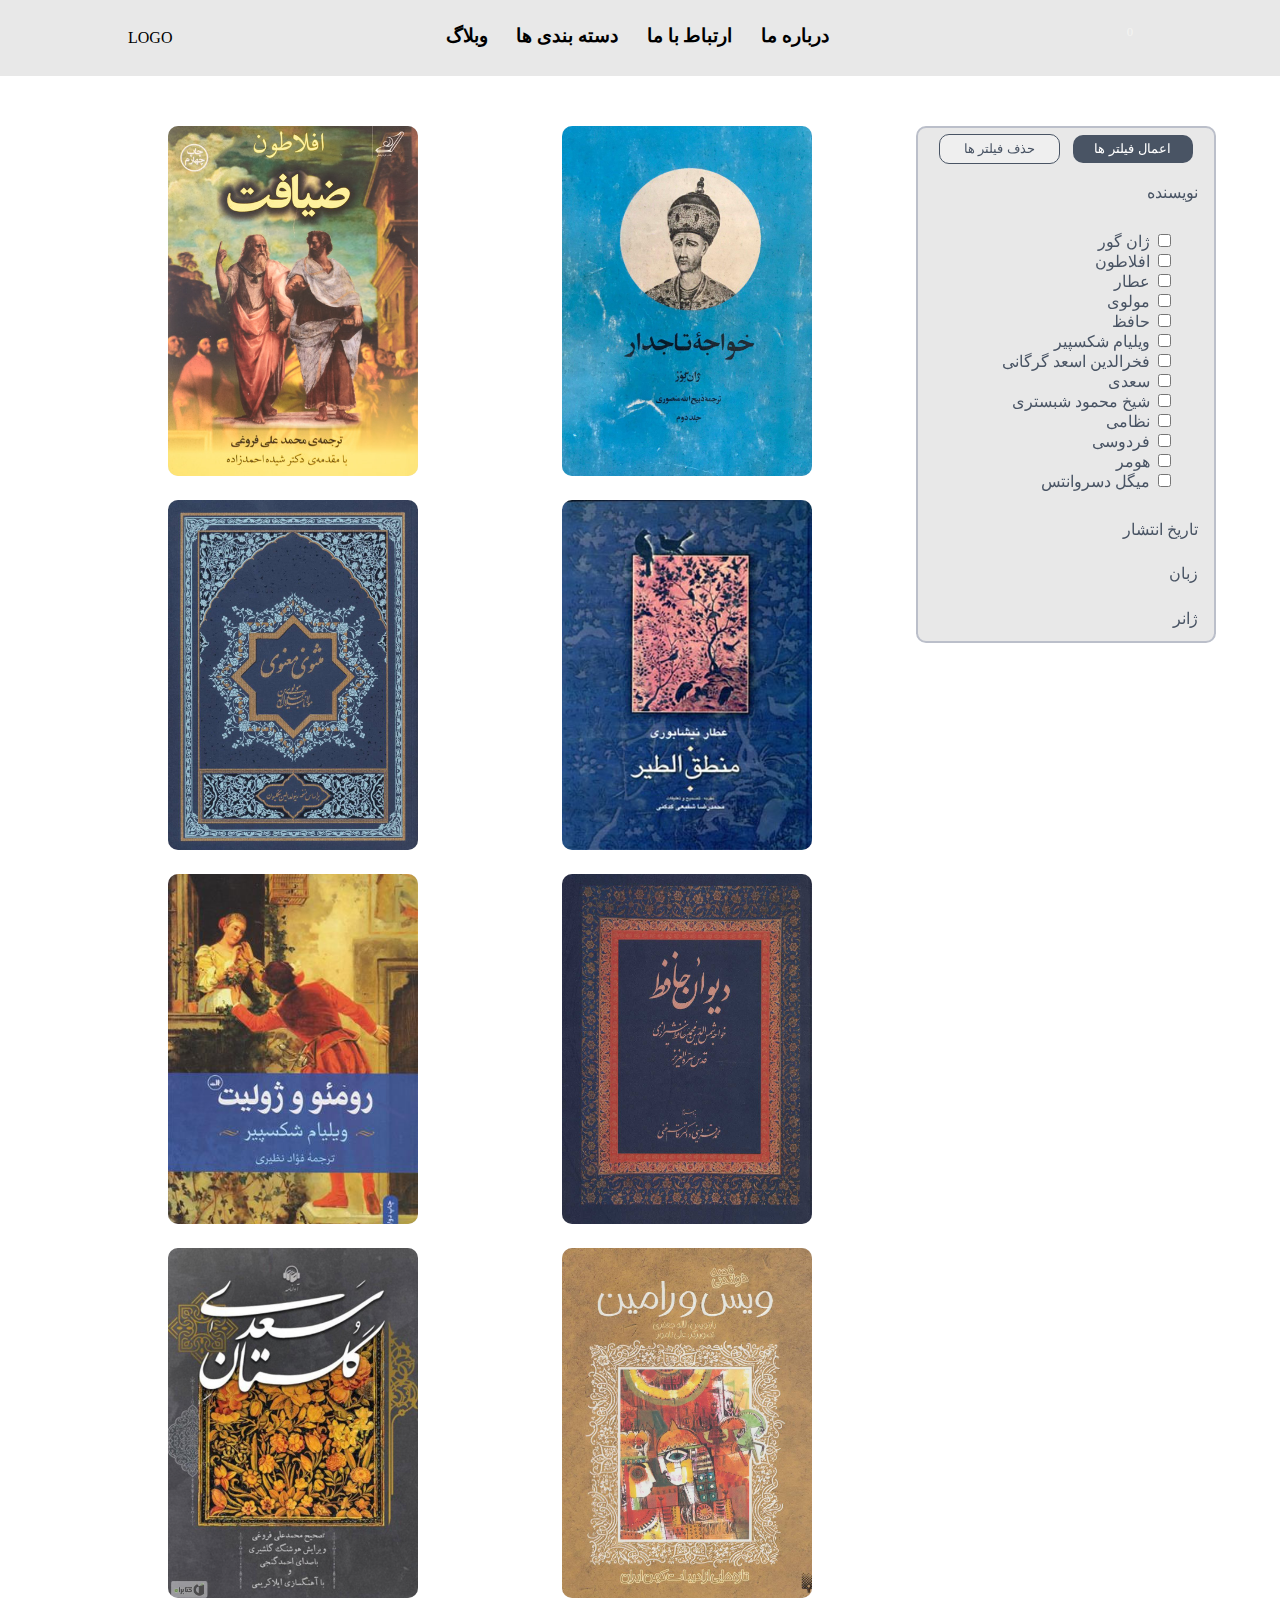
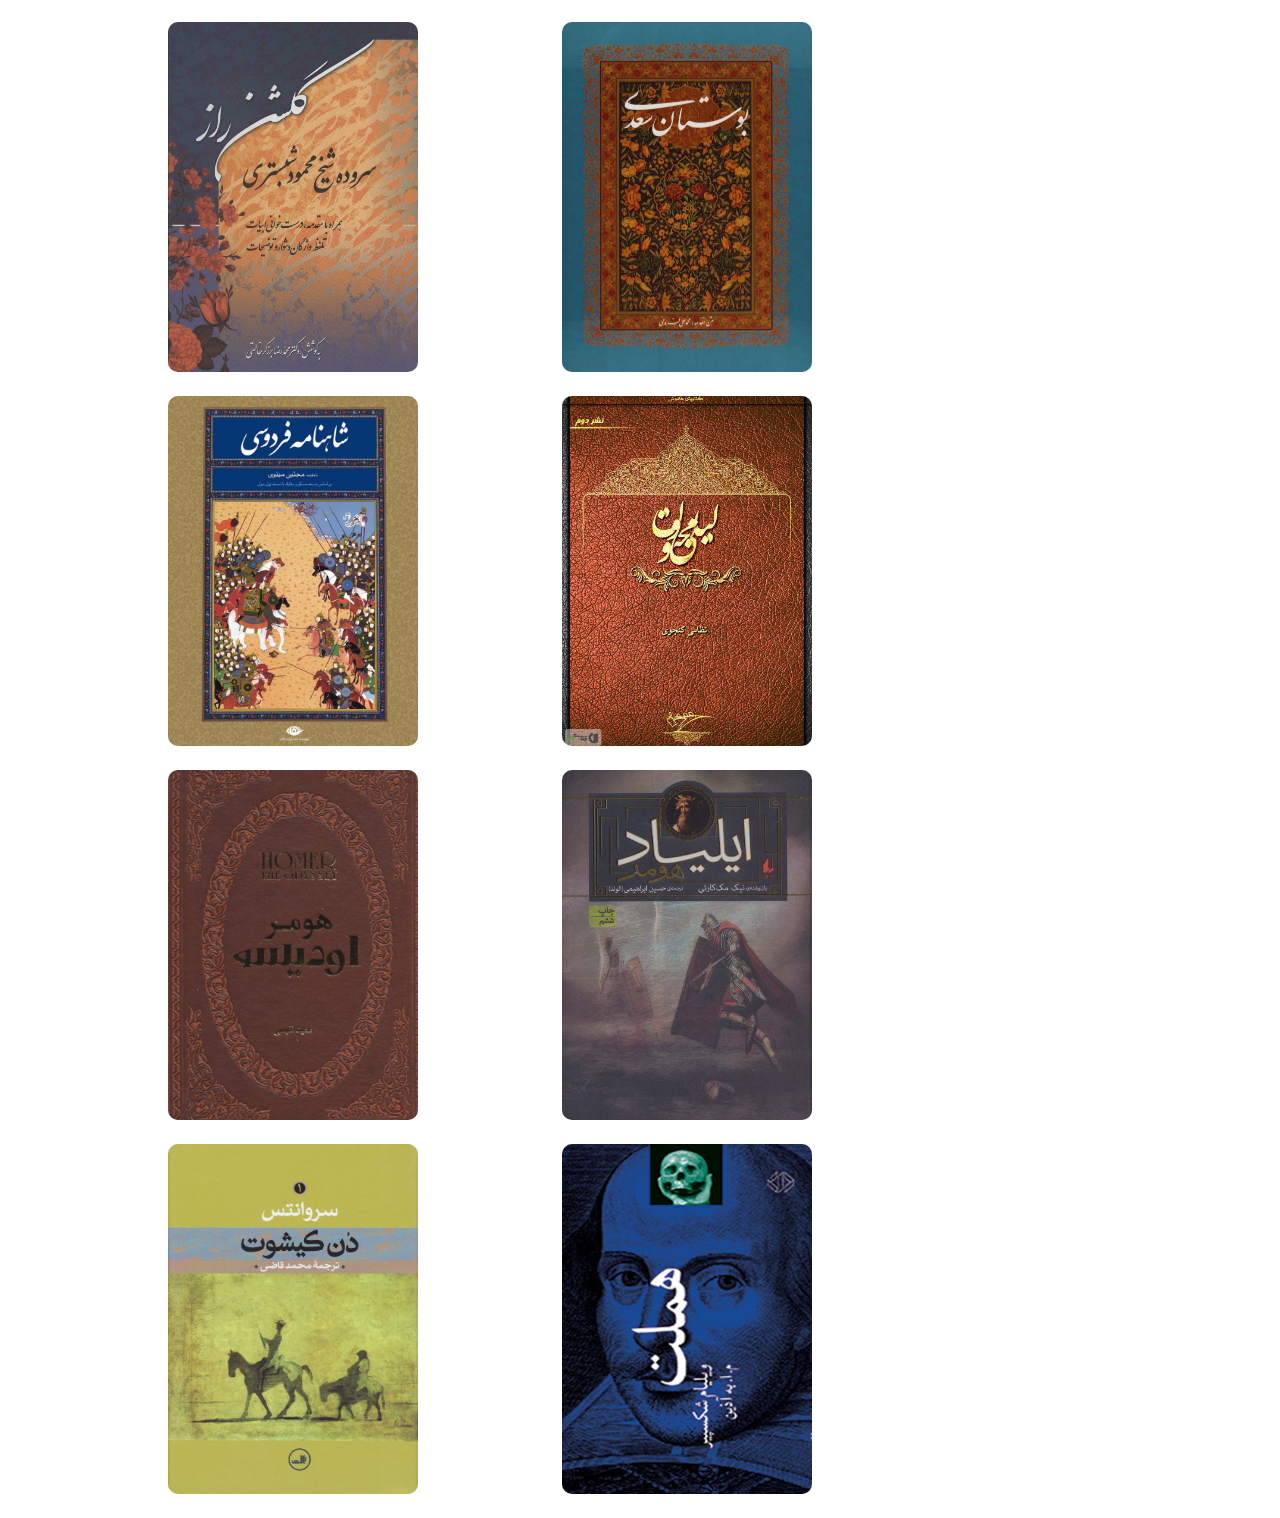
==== commit fdb58ebf: "cart with local storage" ====
--- a/index.html
+++ b/index.html
@@ -5,7 +5,7 @@
     <meta charset="UTF-8">
     <meta name="viewport" content="width=device-width, initial-scale=1.0">
     <title>Document</title>
-    <script src="data.js"></script>
+    <script src="data.js" defer></script>
     <script src="init.js" defer></script>
     <script src="main.js" defer></script>
     <link rel="stylesheet" href="./assets/css/main.min.css">
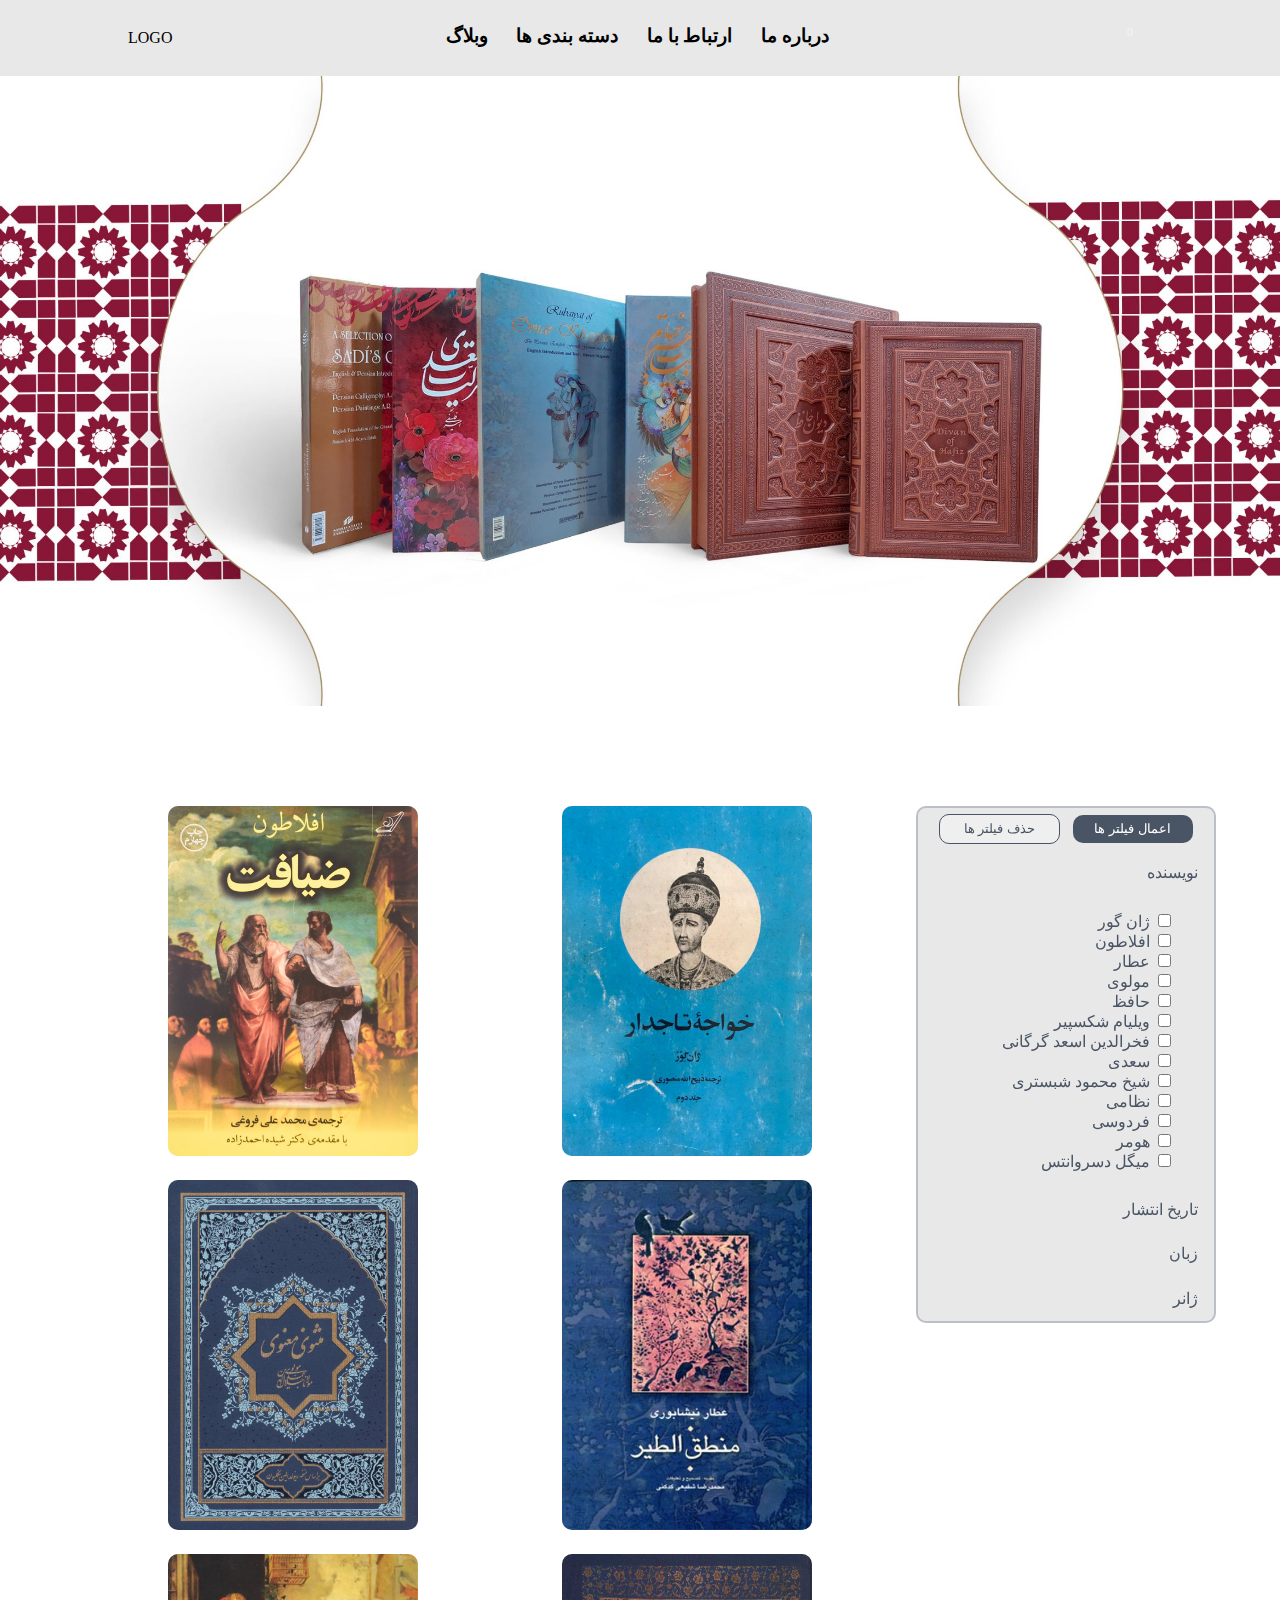
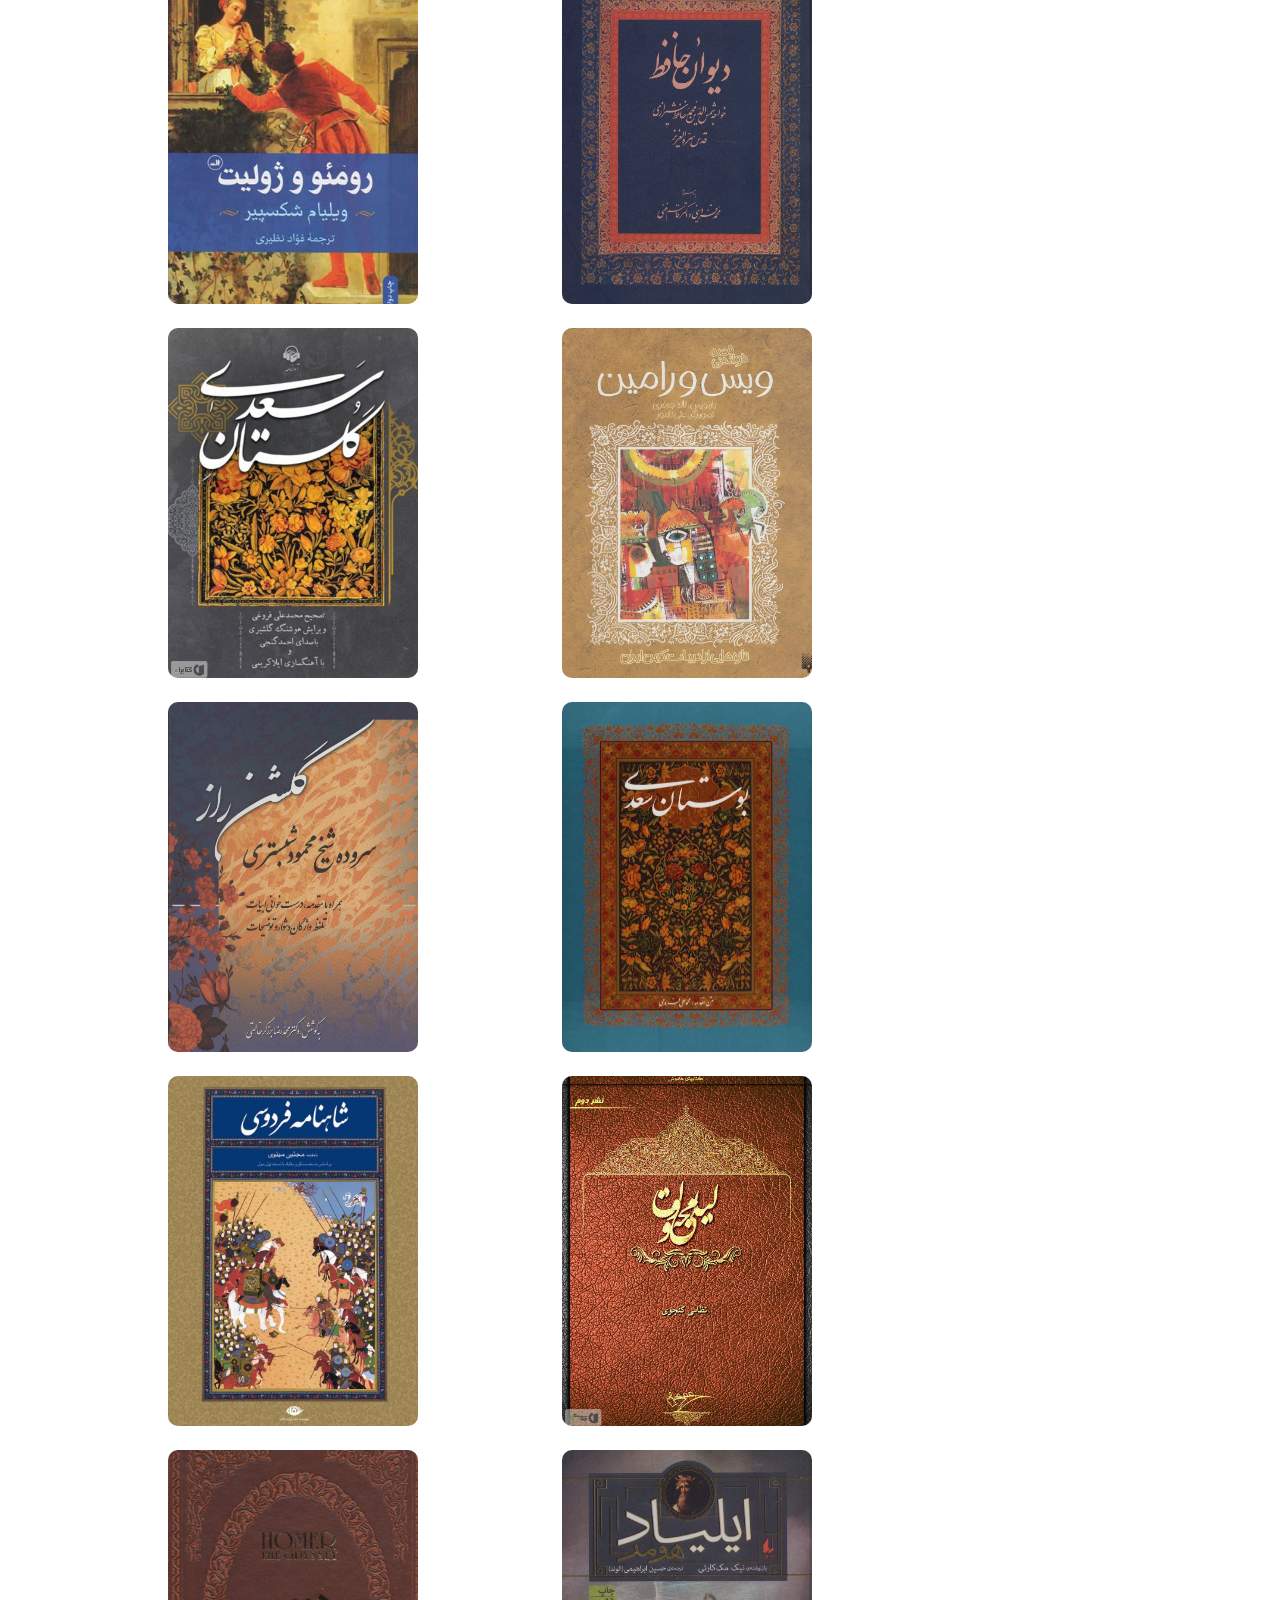
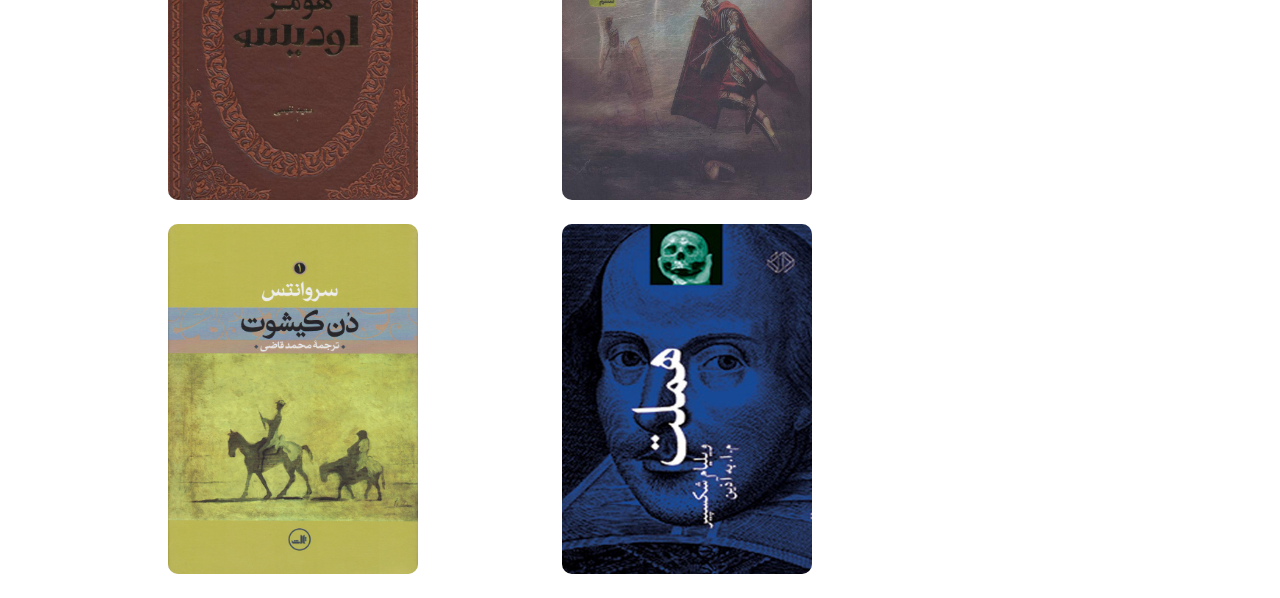
==== commit 3f5cd775: "banner" ====
--- a/index.html
+++ b/index.html
@@ -41,6 +41,10 @@
 
         <i class="fa-solid fa-bars header__menu"></i>
     </header>
+
+    <section class="slider">
+        <img class="slider__image" src="./assets/image/banner.jpg" alt="">
+    </section>
 
     <i id="filter-icon" class="fa-solid fa-filter filter-icon"></i>
 
--- a/assets/css/main.min.css
+++ b/assets/css/main.min.css
@@ -1 +1 @@
-body{margin:0}a{display:inline-block;text-decoration:none;color:inherit}*{-webkit-box-sizing:border-box;box-sizing:border-box}h1,h2,h3,h4,h5,h6{margin:0}.header{width:100%;background-color:#e8e8e8;display:-webkit-box;display:-ms-flexbox;display:flex;-webkit-box-pack:justify;-ms-flex-pack:justify;justify-content:space-between;-webkit-box-align:center;-ms-flex-align:center;align-items:center;-webkit-box-orient:horizontal;-webkit-box-direction:normal;-ms-flex-direction:row;flex-direction:row;-ms-flex-wrap:nowrap;flex-wrap:nowrap;padding:.8rem 10%}.header__cart-container{position:relative;width:50px;height:50px;cursor:pointer}.header__cart-container__cart{font-size:2rem;position:absolute;top:50%;left:50%;-webkit-transform:translate(-50%, -50%);transform:translate(-50%, -50%)}.header__cart-container__counter{padding:.4rem;position:absolute;top:50%;left:50%;-webkit-transform:translate(-35%, -67%);transform:translate(-35%, -67%);color:#f4f4f2;font-size:.8rem}.header__navbar{display:none}@media(min-width: 768px){.header__navbar{display:-webkit-box;display:-ms-flexbox;display:flex;-webkit-box-pack:center;-ms-flex-pack:center;justify-content:center;-webkit-box-align:center;-ms-flex-align:center;align-items:center;-webkit-box-orient:horizontal;-webkit-box-direction:normal;-ms-flex-direction:row;flex-direction:row;-ms-flex-wrap:nowrap;flex-wrap:nowrap}}.header__navbar__item{padding:.4rem .9rem;font-size:1.2rem;cursor:default}.header__navbar__item__underline{width:0;height:4px;background-color:#495464;border-radius:4px;-webkit-transition:.5s;transition:.5s}.header__navbar__item:hover .header__navbar__item__underline{width:100%;-webkit-transition:.5s;transition:.5s}@media(min-width: 768px){.header__menu{display:none !important}}#container-main{width:90%;margin:0 auto;margin-top:50px;display:-webkit-box;display:-ms-flexbox;display:flex;-webkit-box-pack:center;-ms-flex-pack:center;justify-content:center;-webkit-box-align:start;-ms-flex-align:start;align-items:flex-start;position:relative}.filter-icon{padding:1rem;margin-top:1rem;margin-right:10%}@media(min-width: 768px){.filter-icon{display:none !important}}.filters{max-width:20%;min-width:300px;max-height:70vh;background-color:#e8e8e8;border:2px solid #bbbfca;color:#495464;border-radius:10px;position:absolute;z-index:10;top:-40px;right:0;overflow-y:auto;display:none}@media(min-width: 768px){.filters{display:-webkit-box;display:-ms-flexbox;display:flex;-webkit-box-pack:start;-ms-flex-pack:start;justify-content:flex-start;-webkit-box-align:start;-ms-flex-align:start;align-items:flex-start;-webkit-box-orient:vertical;-webkit-box-direction:normal;-ms-flex-direction:column;flex-direction:column;-ms-flex-wrap:nowrap;flex-wrap:nowrap;position:sticky;top:0;height:auto;max-height:70vh}}.filters__buttons{display:-webkit-box;display:-ms-flexbox;display:flex;-webkit-box-pack:justify;-ms-flex-pack:justify;justify-content:space-between;-webkit-box-align:center;-ms-flex-align:center;align-items:center;-webkit-box-orient:horizontal;-webkit-box-direction:normal;-ms-flex-direction:row;flex-direction:row;-ms-flex-wrap:nowrap;flex-wrap:nowrap;width:90%;margin:auto}.filters__buttons--apply{background-color:#495464;color:#fff;width:50%;border:none;outline:none;margin:.4rem .4rem;padding:.4rem 1rem;border-radius:10px}.filters__buttons--clear{color:#495464;border:1px solid #495464;width:50%;margin:.4rem .4rem;border-radius:10px;outline:none;padding:.4rem 1rem}.filters__buttons--close{padding:.8rem}@media(min-width: 768px){.filters__buttons--close{display:none !important}}.filters__item{padding:.8rem 1rem;width:100%;display:-webkit-box;display:-ms-flexbox;display:flex;-webkit-box-pack:justify;-ms-flex-pack:justify;justify-content:space-between;-webkit-box-align:center;-ms-flex-align:center;align-items:center;-webkit-box-orient:horizontal;-webkit-box-direction:normal;-ms-flex-direction:row;flex-direction:row;-ms-flex-wrap:nowrap;flex-wrap:nowrap}.filters__item--hidden+.filters__list{display:none}.filters__item--hidden>i{-webkit-transform:rotate(90deg);transform:rotate(90deg);-webkit-transition:.5s;transition:.5s}.filters__list{-webkit-transition:.5s;transition:.5s}.filters__list>li{list-style-type:none}#root{width:100%;padding:0 2rem;display:-webkit-box;display:-ms-flexbox;display:flex;-ms-flex-pack:distribute;justify-content:space-around;-webkit-box-align:start;-ms-flex-align:start;align-items:flex-start;-webkit-box-orient:horizontal;-webkit-box-direction:normal;-ms-flex-direction:row;flex-direction:row;-ms-flex-wrap:wrap;flex-wrap:wrap}.product{width:100%;max-width:250px;height:350px;background-color:#e8e8e8;border-radius:10px;overflow:hidden;margin:0px .4rem;margin-bottom:1.5rem;position:relative}.product__image{width:100%;height:100%;-o-object-fit:cover;object-fit:cover;position:absolute;top:0;left:0}.product__desc{color:#f4f4f2;padding-top:1.5rem;background-color:rgba(50,50,50,.8);position:absolute;top:0;left:0;width:100%;height:100%;display:-webkit-box;display:-ms-flexbox;display:flex;-webkit-box-pack:justify;-ms-flex-pack:justify;justify-content:space-between;-webkit-box-align:center;-ms-flex-align:center;align-items:center;-webkit-box-orient:vertical;-webkit-box-direction:normal;-ms-flex-direction:column;flex-direction:column;-ms-flex-wrap:nowrap;flex-wrap:nowrap;-webkit-transition:.5s;transition:.5s;opacity:0}.product__desc__title{margin:.4rem .4rem}.product__desc__details{width:100%;display:-webkit-box;display:-ms-flexbox;display:flex;-webkit-box-pack:start;-ms-flex-pack:start;justify-content:flex-start;-webkit-box-align:center;-ms-flex-align:center;align-items:center;-webkit-box-orient:vertical;-webkit-box-direction:normal;-ms-flex-direction:column;flex-direction:column;-ms-flex-wrap:wrap;flex-wrap:wrap}.product__desc__details__item{font-size:.8rem;margin:.4rem .4rem;padding:.4rem .4rem;border:1px solid #bbbfca;border-radius:15% 15% 15% 15%/30% 30% 30% 30%}.product__desc__basket{width:100%;padding:.9rem 0;color:#495464;background-color:#ff0;display:-webkit-box;display:-ms-flexbox;display:flex;-webkit-box-pack:center;-ms-flex-pack:center;justify-content:center;-webkit-box-align:center;-ms-flex-align:center;align-items:center;-webkit-box-orient:horizontal;-webkit-box-direction:normal;-ms-flex-direction:row;flex-direction:row;-ms-flex-wrap:nowrap;flex-wrap:nowrap;cursor:pointer}.product__desc__basket>i{margin:0 .8rem}.product__desc:hover{-webkit-transition:.5s;transition:.5s;opacity:1}.cart-books{display:-webkit-box;display:-ms-flexbox;display:flex;-webkit-box-pack:start;-ms-flex-pack:start;justify-content:flex-start;-webkit-box-align:center;-ms-flex-align:center;align-items:center;-webkit-box-orient:vertical;-webkit-box-direction:normal;-ms-flex-direction:column;flex-direction:column;-ms-flex-wrap:nowrap;flex-wrap:nowrap;width:100%;max-width:800px;margin:2rem auto}.cart-books__item{width:100%;padding:.9rem;background-color:#e8e8e8;position:relative;margin-bottom:2rem;border-radius:10px;display:-webkit-box;display:-ms-flexbox;display:flex;-webkit-box-pack:start;-ms-flex-pack:start;justify-content:flex-start;-webkit-box-align:stretch;-ms-flex-align:stretch;align-items:stretch;-webkit-box-orient:horizontal;-webkit-box-direction:normal;-ms-flex-direction:row;flex-direction:row;-ms-flex-wrap:nowrap;flex-wrap:nowrap}.cart-books__item__image{width:20%;margin-left:2rem}.cart-books__item__desc{display:-webkit-box;display:-ms-flexbox;display:flex;-ms-flex-pack:distribute;justify-content:space-around;-webkit-box-align:start;-ms-flex-align:start;align-items:flex-start;-webkit-box-orient:vertical;-webkit-box-direction:normal;-ms-flex-direction:column;flex-direction:column;-ms-flex-wrap:nowrap;flex-wrap:nowrap}.cart-books__item__desc__item:not(:first-child){color:#495464;font-size:1rem}.cart-books__item__remove{position:absolute;top:0;right:0;color:#fff;background-color:red;padding:.8rem;border-radius:50%;-webkit-transition:.5s;transition:.5s;-webkit-transform:translate(50%, -50%);transform:translate(50%, -50%)}.cart-books__item__remove:hover{-webkit-transition:.5s;transition:.5s;-webkit-transform:translate(50%, -50%) scale(1.2);transform:translate(50%, -50%) scale(1.2);cursor:pointer}/*# sourceMappingURL=main.min.css.map */+body{margin:0}a{display:inline-block;text-decoration:none;color:inherit}*{-webkit-box-sizing:border-box;box-sizing:border-box}h1,h2,h3,h4,h5,h6{margin:0}.header{width:100%;background-color:#e8e8e8;display:-webkit-box;display:-ms-flexbox;display:flex;-webkit-box-pack:justify;-ms-flex-pack:justify;justify-content:space-between;-webkit-box-align:center;-ms-flex-align:center;align-items:center;-webkit-box-orient:horizontal;-webkit-box-direction:normal;-ms-flex-direction:row;flex-direction:row;-ms-flex-wrap:nowrap;flex-wrap:nowrap;padding:.8rem 10%}.header__cart-container{position:relative;width:50px;height:50px;cursor:pointer}.header__cart-container__cart{font-size:2rem;position:absolute;top:50%;left:50%;-webkit-transform:translate(-50%, -50%);transform:translate(-50%, -50%)}.header__cart-container__counter{padding:.4rem;position:absolute;top:50%;left:50%;-webkit-transform:translate(-35%, -67%);transform:translate(-35%, -67%);color:#f4f4f2;font-size:.8rem}.header__navbar{display:none}@media(min-width: 768px){.header__navbar{display:-webkit-box;display:-ms-flexbox;display:flex;-webkit-box-pack:center;-ms-flex-pack:center;justify-content:center;-webkit-box-align:center;-ms-flex-align:center;align-items:center;-webkit-box-orient:horizontal;-webkit-box-direction:normal;-ms-flex-direction:row;flex-direction:row;-ms-flex-wrap:nowrap;flex-wrap:nowrap}}.header__navbar__item{padding:.4rem .9rem;font-size:1.2rem;cursor:default}.header__navbar__item__underline{width:0;height:4px;background-color:#495464;border-radius:4px;-webkit-transition:.5s;transition:.5s}.header__navbar__item:hover .header__navbar__item__underline{width:100%;-webkit-transition:.5s;transition:.5s}@media(min-width: 768px){.header__menu{display:none !important}}#container-main{width:90%;margin:0 auto;margin-top:50px;display:-webkit-box;display:-ms-flexbox;display:flex;-webkit-box-pack:center;-ms-flex-pack:center;justify-content:center;-webkit-box-align:start;-ms-flex-align:start;align-items:flex-start;position:relative}.filter-icon{padding:1rem;margin-top:1rem;margin-right:10%}@media(min-width: 768px){.filter-icon{display:none !important}}.filters{max-width:20%;min-width:300px;max-height:70vh;background-color:#e8e8e8;border:2px solid #bbbfca;color:#495464;border-radius:10px;position:absolute;z-index:10;top:-40px;right:0;overflow-y:auto;display:none}@media(min-width: 768px){.filters{display:-webkit-box;display:-ms-flexbox;display:flex;-webkit-box-pack:start;-ms-flex-pack:start;justify-content:flex-start;-webkit-box-align:start;-ms-flex-align:start;align-items:flex-start;-webkit-box-orient:vertical;-webkit-box-direction:normal;-ms-flex-direction:column;flex-direction:column;-ms-flex-wrap:nowrap;flex-wrap:nowrap;position:sticky;top:0;height:auto;max-height:70vh}}.filters__buttons{display:-webkit-box;display:-ms-flexbox;display:flex;-webkit-box-pack:justify;-ms-flex-pack:justify;justify-content:space-between;-webkit-box-align:center;-ms-flex-align:center;align-items:center;-webkit-box-orient:horizontal;-webkit-box-direction:normal;-ms-flex-direction:row;flex-direction:row;-ms-flex-wrap:nowrap;flex-wrap:nowrap;width:90%;margin:auto}.filters__buttons--apply{background-color:#495464;color:#fff;width:50%;border:none;outline:none;margin:.4rem .4rem;padding:.4rem 1rem;border-radius:10px}.filters__buttons--clear{color:#495464;border:1px solid #495464;width:50%;margin:.4rem .4rem;border-radius:10px;outline:none;padding:.4rem 1rem}.filters__buttons--close{padding:.8rem}@media(min-width: 768px){.filters__buttons--close{display:none !important}}.filters__item{padding:.8rem 1rem;width:100%;display:-webkit-box;display:-ms-flexbox;display:flex;-webkit-box-pack:justify;-ms-flex-pack:justify;justify-content:space-between;-webkit-box-align:center;-ms-flex-align:center;align-items:center;-webkit-box-orient:horizontal;-webkit-box-direction:normal;-ms-flex-direction:row;flex-direction:row;-ms-flex-wrap:nowrap;flex-wrap:nowrap}.filters__item--hidden+.filters__list{display:none}.filters__item--hidden>i{-webkit-transform:rotate(90deg);transform:rotate(90deg);-webkit-transition:.5s;transition:.5s}.filters__list{-webkit-transition:.5s;transition:.5s}.filters__list>li{list-style-type:none}#root{width:100%;padding:0 2rem;display:-webkit-box;display:-ms-flexbox;display:flex;-ms-flex-pack:distribute;justify-content:space-around;-webkit-box-align:start;-ms-flex-align:start;align-items:flex-start;-webkit-box-orient:horizontal;-webkit-box-direction:normal;-ms-flex-direction:row;flex-direction:row;-ms-flex-wrap:wrap;flex-wrap:wrap}.product{width:100%;max-width:250px;height:350px;background-color:#e8e8e8;border-radius:10px;overflow:hidden;margin:0px .4rem;margin-bottom:1.5rem;position:relative}.product__image{width:100%;height:100%;-o-object-fit:cover;object-fit:cover;position:absolute;top:0;left:0}.product__desc{color:#f4f4f2;padding-top:1.5rem;background-color:rgba(50,50,50,.8);position:absolute;top:0;left:0;width:100%;height:100%;display:-webkit-box;display:-ms-flexbox;display:flex;-webkit-box-pack:justify;-ms-flex-pack:justify;justify-content:space-between;-webkit-box-align:center;-ms-flex-align:center;align-items:center;-webkit-box-orient:vertical;-webkit-box-direction:normal;-ms-flex-direction:column;flex-direction:column;-ms-flex-wrap:nowrap;flex-wrap:nowrap;-webkit-transition:.5s;transition:.5s;opacity:0}.product__desc__title{margin:.4rem .4rem}.product__desc__details{width:100%;display:-webkit-box;display:-ms-flexbox;display:flex;-webkit-box-pack:start;-ms-flex-pack:start;justify-content:flex-start;-webkit-box-align:center;-ms-flex-align:center;align-items:center;-webkit-box-orient:vertical;-webkit-box-direction:normal;-ms-flex-direction:column;flex-direction:column;-ms-flex-wrap:wrap;flex-wrap:wrap}.product__desc__details__item{font-size:.8rem;margin:.4rem .4rem;padding:.4rem .4rem;border:1px solid #bbbfca;border-radius:15% 15% 15% 15%/30% 30% 30% 30%}.product__desc__basket{width:100%;padding:.9rem 0;color:#495464;background-color:#ff0;display:-webkit-box;display:-ms-flexbox;display:flex;-webkit-box-pack:center;-ms-flex-pack:center;justify-content:center;-webkit-box-align:center;-ms-flex-align:center;align-items:center;-webkit-box-orient:horizontal;-webkit-box-direction:normal;-ms-flex-direction:row;flex-direction:row;-ms-flex-wrap:nowrap;flex-wrap:nowrap;cursor:pointer}.product__desc__basket>i{margin:0 .8rem}.product__desc:hover{-webkit-transition:.5s;transition:.5s;opacity:1}.cart-books{display:-webkit-box;display:-ms-flexbox;display:flex;-webkit-box-pack:start;-ms-flex-pack:start;justify-content:flex-start;-webkit-box-align:center;-ms-flex-align:center;align-items:center;-webkit-box-orient:vertical;-webkit-box-direction:normal;-ms-flex-direction:column;flex-direction:column;-ms-flex-wrap:nowrap;flex-wrap:nowrap;width:100%;max-width:800px;margin:2rem auto}.cart-books__item{width:100%;padding:.9rem;background-color:#e8e8e8;position:relative;margin-bottom:2rem;border-radius:10px;display:-webkit-box;display:-ms-flexbox;display:flex;-webkit-box-pack:start;-ms-flex-pack:start;justify-content:flex-start;-webkit-box-align:stretch;-ms-flex-align:stretch;align-items:stretch;-webkit-box-orient:horizontal;-webkit-box-direction:normal;-ms-flex-direction:row;flex-direction:row;-ms-flex-wrap:nowrap;flex-wrap:nowrap}.cart-books__item__image{width:20%;margin-left:2rem}.cart-books__item__desc{display:-webkit-box;display:-ms-flexbox;display:flex;-ms-flex-pack:distribute;justify-content:space-around;-webkit-box-align:start;-ms-flex-align:start;align-items:flex-start;-webkit-box-orient:vertical;-webkit-box-direction:normal;-ms-flex-direction:column;flex-direction:column;-ms-flex-wrap:nowrap;flex-wrap:nowrap}.cart-books__item__desc__item:not(:first-child){color:#495464;font-size:1rem}.cart-books__item__remove{position:absolute;top:0;right:0;color:#fff;background-color:red;padding:.8rem;border-radius:50%;-webkit-transition:.5s;transition:.5s;-webkit-transform:translate(50%, -50%);transform:translate(50%, -50%)}.cart-books__item__remove:hover{-webkit-transition:.5s;transition:.5s;-webkit-transform:translate(50%, -50%) scale(1.2);transform:translate(50%, -50%) scale(1.2);cursor:pointer}.slider{width:100%;height:70vh;margin-bottom:100px}@media(max-width: 768px){.slider{margin-bottom:0}}.slider__image{width:100%;height:100%;-o-object-fit:cover;object-fit:cover}/*# sourceMappingURL=main.min.css.map */